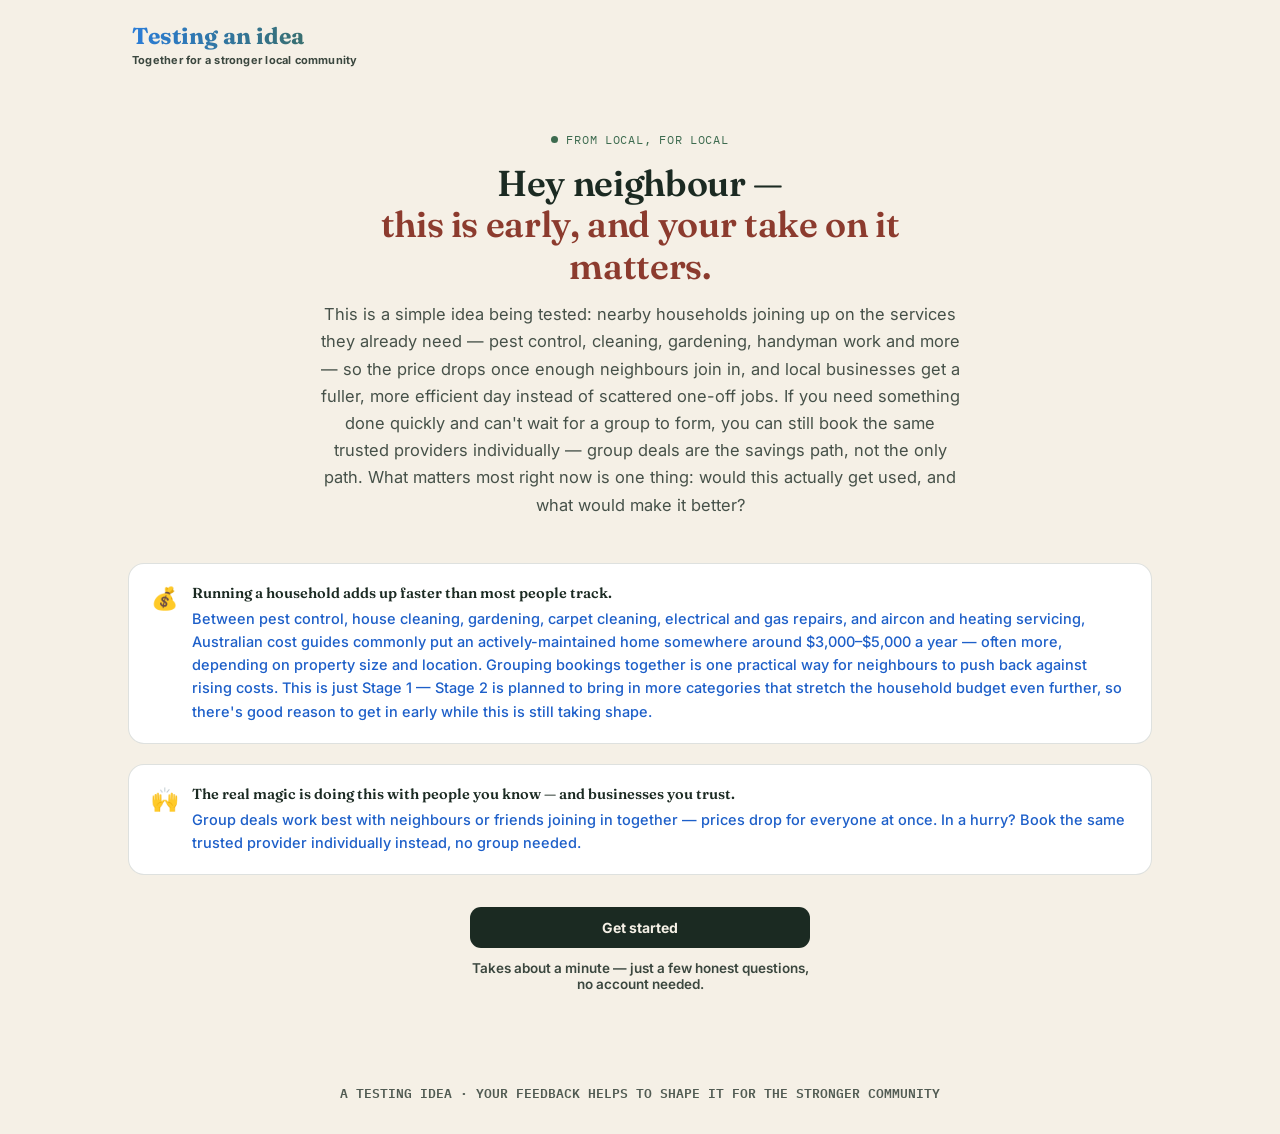
==== Pilot/index.html @ c9448e47 "Create index.html" ====
<!DOCTYPE html>
<html lang="en">
<head>
<meta charset="UTF-8">
<meta name="viewport" content="width=device-width, initial-scale=1.0">
<title>Help shape this idea — a quick feedback form</title>
<link rel="preconnect" href="https://fonts.googleapis.com">
<link rel="preconnect" href="https://fonts.gstatic.com" crossorigin>
<link href="https://fonts.googleapis.com/css2?family=Fraunces:opsz,wght@9..144,400;9..144,500;9..144,600;9..144,700&family=Inter:wght@400;500;600;700&family=IBM+Plex+Mono:wght@400;500;600&display=swap" rel="stylesheet">
<style>
  :root{
    --ink: #1B2A22;
    --paper: #F5F0E6;
    --paper-dim: #EBE4D4;
    --gold: #C9971E;
    --gold-soft: #E9C978;
    --fern: #3D6B4F;
    --fern-soft: #DCE8DD;
    --brick: #8C3B2E;
    --brick-soft: #F0DCD5;
    --info-blue: #1D5FC9;
    --info-blue-light: #8FC4FF;
    --line: rgba(27,42,34,0.14);
    --shadow: 0 10px 30px rgba(27,42,34,0.10);
    --shadow-lg: 0 30px 80px rgba(20,30,25,0.20);
  }
  *{box-sizing:border-box;}
  html,body{margin:0;padding:0;overflow-x:hidden;}
  body{ background:var(--paper); color:var(--ink); font-family:'Inter',sans-serif; -webkit-font-smoothing:antialiased; }
  h1,h2,h3{ font-family:'Fraunces',serif; font-weight:600; letter-spacing:-0.01em; }
  .mono{ font-family:'IBM Plex Mono',monospace; }
  button{ font-family:inherit; cursor:pointer; }
  ::selection{ background:var(--gold-soft); }

  .topbar{ display:flex; align-items:center; justify-content:space-between; flex-wrap:wrap; gap:10px; padding:22px 32px; max-width:1080px; margin:0 auto; }
  .topbar-left{ display:flex; flex-direction:column; gap:2px; }
  .brand-name{
    font-family:'Fraunces',serif; font-weight:700; font-size:23px;
    background:linear-gradient(90deg, #2A7DD8, var(--fern));
    -webkit-background-clip:text; background-clip:text; color:transparent;
  }
  .brand-tagline{ font-size:11px; font-weight:700; letter-spacing:.02em; opacity:.85; margin-top:1px; }
  @media (max-width:480px){
    .topbar{ padding:16px 20px; }
    .brand-tagline{ display:none; }
  }

  /* ---------- WHY IT HELPS (meaningful value explainer) ---------- */
  .why-it-helps{
    background:var(--ink); color:var(--paper); border-radius:16px; padding:20px 24px; margin-bottom:22px;
    display:flex; gap:14px; align-items:flex-start;
  }
  .why-it-helps .glyph{ font-size:20px; flex-shrink:0; margin-top:1px; }
  .why-it-helps b{ display:block; font-size:13px; margin-bottom:4px; font-family:'Fraunces',serif; font-weight:600; font-size:15px; }
  .why-it-helps p{ font-size:14px; line-height:1.6; color:var(--info-blue-light); opacity:1; margin:0; }

  .founding-tier-box{
    display:flex; gap:14px; align-items:flex-start; background:var(--gold-soft); border:1px solid var(--gold);
    border-radius:16px; padding:20px 24px; margin-bottom:22px;
  }
  .founding-tier-box .glyph{ font-size:20px; flex-shrink:0; margin-top:1px; }
  .founding-tier-box b{ display:block; font-size:15px; margin-bottom:4px; font-family:'Fraunces',serif; font-weight:600; color:#5C4108; }
  .founding-tier-box p{ font-size:14px; line-height:1.6; opacity:.9; margin:0; color:#5C4108; }

  /* ---------- OPTION-BASED "why you'll stay" picker ---------- */
  .reason-grid{ display:flex; flex-direction:column; gap:9px; }
  .reason-option{
    display:flex; align-items:center; gap:12px; border:1.5px solid var(--line); border-radius:12px;
    padding:12px 14px; background:var(--paper); text-align:left; transition:all .15s ease; width:100%;
  }
  .reason-option:hover{ border-color:var(--ink); }
  .reason-option.selected{ border-color:var(--fern); background:var(--fern-soft); }
  .reason-option .r-icon{ font-size:16px; flex-shrink:0; }
  .reason-option .r-text{ font-size:14.5px; font-weight:600; flex:1; }
  .reason-option .r-check{
    width:18px; height:18px; border-radius:5px; border:1.5px solid var(--line); background:#fff;
    display:flex; align-items:center; justify-content:center; font-size:10px; color:transparent; flex-shrink:0;
  }
  .reason-option.selected .r-check{ background:var(--fern); border-color:var(--fern); color:#fff; }

  /* ---------- RANK-STYLE picker (priorities trade-off) ---------- */
  .reason-option.ranked{ border-color:var(--gold); background:var(--gold-soft,#FFF6DD); }
  .reason-option .r-rank{
    width:22px; height:22px; border-radius:50%; border:1.5px solid var(--line); background:#fff;
    display:flex; align-items:center; justify-content:center; font-size:12px; font-weight:700;
    color:var(--ink); flex-shrink:0;
  }
  .reason-option.ranked .r-rank{ background:var(--gold); border-color:var(--gold); color:#3a2a00; }
  .other-suburb-input.concern-other{ margin-top:8px; }

  /* ---------- WIN-WIN strip ---------- */
  .winwin-strip{
    display:flex; gap:14px; align-items:flex-start; border-radius:14px; padding:18px 20px;
    background:var(--fern-soft,#EAF3EC); border:1.5px solid var(--fern); margin:0 0 20px;
  }
  .winwin-strip .glyph{ font-size:20px; flex-shrink:0; margin-top:1px; }
  .winwin-strip b{ display:block; font-size:15px; margin-bottom:4px; font-family:'Fraunces',serif; font-weight:600; }
  .winwin-strip p{ font-size:14px; line-height:1.6; color:var(--info-blue); opacity:1; margin:0; font-weight:500; }


  .wrap{ max-width:1080px; margin:0 auto; padding:12px 28px 60px; }
  @media (max-width:600px){ .wrap{ padding:10px 18px 48px; } }
  @media (max-width:480px){
    .invite-strip{ padding:16px 18px; }
    .coming-soon-strip{ padding:16px 18px; }
    .founding-tier-box{ padding:16px 18px; }
  }
  .view{ display:none; }
  .view.active{ display:block; }

  /* ---------- LANDING / ROLE SELECT ---------- */
  .landing-hero{ text-align:center; max-width:640px; margin:26px auto 44px; }
  .eyebrow{
    display:inline-flex; align-items:center; gap:8px; font-family:'IBM Plex Mono',monospace;
    font-size:12px; letter-spacing:.06em; text-transform:uppercase; color:var(--fern); margin-bottom:16px;
  }
  .eyebrow::before{ content:""; width:7px; height:7px; border-radius:50%; background:var(--fern); }
  .landing-hero h1{ font-size:36px; line-height:1.15; margin:0 0 14px; }
  .landing-hero h1 em{ font-style:normal; color:var(--brick); }
  .landing-hero p{ font-size:16.5px; opacity:.8; line-height:1.65; margin:0; }

  .role-grid{ display:grid; grid-template-columns:repeat(2,1fr); gap:18px; }
  @media (max-width:720px){ .role-grid{grid-template-columns:1fr;} }

  .role-card{
    background:#fff; border:1.5px solid var(--line); border-radius:20px; padding:28px 24px;
    text-align:left; transition:all .18s ease; position:relative; overflow:hidden;
  }
  .role-card:hover{ transform:translateY(-3px); box-shadow:var(--shadow); border-color:var(--ink); }
  .role-card.selected{ border-color:var(--fern); box-shadow:0 0 0 2px var(--fern-soft); }
  .role-card .role-check{
    position:absolute; top:18px; right:18px; width:24px; height:24px; border-radius:7px;
    border:1.5px solid var(--line); background:var(--paper); display:flex; align-items:center; justify-content:center;
    font-size:13px; color:transparent; transition:all .15s ease;
  }
  .role-card.selected .role-check{ background:var(--fern); border-color:var(--fern); color:#fff; }
  .role-card .role-icon{
    width:44px; height:44px; border-radius:12px; display:flex; align-items:center; justify-content:center;
    font-size:20px; margin-bottom:16px;
  }
  .role-card.customer .role-icon{ background:var(--fern-soft); color:var(--fern); }
  .role-card.business .role-icon{ background:var(--gold-soft); color:#7A5A0E; }
  .role-card h3{ font-size:18px; margin:0 40px 8px 0; }
  .role-card p{ font-size:14.5px; font-weight:500; opacity:.9; line-height:1.55; margin:0 0 16px; min-height:58px; }
  .role-card .perk-line{ font-size:12px; font-weight:600; display:flex; align-items:center; gap:6px; margin-bottom:6px; }
  .role-card .perk-line::before{ content:"✓"; color:var(--fern); font-weight:700; }
  .why-it-helps-perk{ font-size:12.5px; font-weight:600; display:flex; align-items:center; gap:7px; margin-top:8px; color:var(--paper); }
  .why-it-helps-perk::before{ content:"✓"; color:var(--gold-soft); font-weight:700; }

  .role-hint{ text-align:center; font-size:14.5px; font-weight:700; color:var(--info-blue); opacity:1; margin:0 0 16px; }

  /* ---------- ABOUT / INFO (first page) ---------- */
  .invite-strip{
    display:flex; gap:14px; align-items:flex-start; background:#fff; border:1.5px solid var(--line);
    border-radius:16px; padding:20px 22px; margin:8px 0 20px;
  }
  .invite-icon{ font-size:22px; flex-shrink:0; margin-top:1px; }
  .invite-strip b{ display:block; font-size:14.5px; margin-bottom:5px; font-family:'Fraunces',serif; font-weight:600; }
  .invite-strip p{ font-size:14.5px; line-height:1.6; color:var(--info-blue); opacity:1; margin:0; font-weight:500; }

  .coming-soon-strip{
    background:var(--paper-dim); border-radius:16px; padding:20px 22px; margin-bottom:8px;
  }
  .coming-soon-label{ font-size:12px; text-transform:uppercase; letter-spacing:.06em; font-weight:800; opacity:.8; font-family:'IBM Plex Mono',monospace; margin-bottom:12px; }
  .coming-soon-chips{ display:flex; flex-wrap:wrap; gap:8px; margin-bottom:12px; }
  .cs-chip{
    background:#fff; border:1px solid var(--line); border-radius:100px; padding:7px 14px;
    font-size:12.5px; font-weight:600; opacity:.85;
  }
  .coming-soon-note{ font-size:14.5px; line-height:1.6; color:var(--info-blue); opacity:1; margin:0 0 14px; font-weight:700; }

  .about-cta-row{ text-align:center; margin:32px auto 0; max-width:340px; }
  .about-cta-hint{ font-size:13.5px; font-weight:600; opacity:.85; margin:12px 0 0; }
  .role-continue-row{ max-width:340px; margin:0 auto; }
  .role-continue-row .btn:disabled{ opacity:.35; cursor:not-allowed; }

  /* ---------- FORM SHELL (customer / business / both) ---------- */
  .form-shell{ display:grid; grid-template-columns:0.85fr 1.15fr; gap:40px; align-items:flex-start; }
  @media (max-width:900px){ .form-shell{grid-template-columns:1fr; gap:28px;} .side-panel{ position:static; } }

  .side-panel{ position:sticky; top:20px; }
  .back-link{ display:inline-flex; align-items:center; gap:6px; font-size:13px; font-weight:700; opacity:.8; margin-bottom:20px; background:none; border:none; padding:0; }
  .back-link:hover{ opacity:1; }
  .role-badge{
    display:inline-flex; align-items:center; gap:8px; font-family:'IBM Plex Mono',monospace; font-size:11.5px;
    letter-spacing:.04em; text-transform:uppercase; padding:7px 14px; border-radius:100px; margin-bottom:18px;
  }
  .role-badge.customer{ background:var(--fern-soft); color:var(--fern); }
  .role-badge.business{ background:var(--gold-soft); color:#7A5A0E; }
  .role-badge.both{ background:var(--brick-soft); color:var(--brick); }
  .side-panel h2{ font-size:26px; margin:0 0 12px; }
  .side-panel p.lede{ font-size:14px; font-weight:500; opacity:.9; line-height:1.6; margin:0 0 26px; }

  .mini-benefit{ display:flex; gap:12px; align-items:flex-start; margin-bottom:16px; }
  .mini-benefit .dot{ width:26px; height:26px; border-radius:8px; background:var(--paper-dim); display:flex; align-items:center; justify-content:center; font-size:12px; flex-shrink:0; margin-top:1px; }
  .mini-benefit b{ font-size:15px; display:block; margin-bottom:2px; }
  .mini-benefit span{ font-size:14px; font-weight:500; opacity:.9; line-height:1.55; }

  .form-card{ background:#fff; border:1px solid var(--line); border-radius:22px; box-shadow:var(--shadow-lg); overflow:hidden; }
  .progress-track{ height:4px; background:var(--paper-dim); }
  .progress-fill{ height:100%; background:linear-gradient(90deg, var(--fern), var(--gold)); transition:width .35s ease; }
  .step-header{ padding:26px 30px 0; display:flex; justify-content:space-between; align-items:center; }
  .step-count{ font-family:'IBM Plex Mono',monospace; font-size:12px; font-weight:700; opacity:.75; letter-spacing:.03em; }
  .step-dots{ display:flex; gap:6px; }
  .step-dots span{ width:6px; height:6px; border-radius:50%; background:var(--paper-dim); }
  .step-dots span.done{ background:var(--fern); }
  .step-dots span.current{ background:var(--gold); }
  .step-body{ padding:18px 30px 30px; }
  .step-body h3{ font-size:20px; font-weight:700; margin:0 0 6px; }
  .step-body p.hint{ font-size:14.5px; font-weight:500; opacity:.9; margin:0 0 22px; line-height:1.55; }

  .field{ margin-bottom:15px; }
  .field label{ display:block; font-size:14.5px; font-weight:700; color:var(--ink); margin-bottom:7px; }
  .field .field-sub{ display:block; font-size:12.5px; font-weight:600; opacity:.85; margin:-4px 0 10px; }
  .field-sub-inline{ font-weight:600; opacity:.85; font-size:12.5px; }
  .field input, .field select, .field textarea{
    width:100%; padding:11px 13px; border:1px solid var(--line); border-radius:10px; font-size:15px;
    font-family:inherit; background:var(--paper); resize:none;
  }
  .field input:focus, .field select:focus, .field textarea:focus{ outline:none; border-color:var(--gold); box-shadow:0 0 0 3px var(--gold-soft); }
  .row2{ display:grid; grid-template-columns:1fr 1fr; gap:14px; }
  @media (max-width:480px){ .row2{grid-template-columns:1fr;} }

  .subsection-label{ font-size:12px; text-transform:uppercase; letter-spacing:.05em; opacity:.8; font-weight:800; margin:22px 0 12px; font-family:'IBM Plex Mono',monospace; }
  .subsection-label:first-child{ margin-top:0; }

  .chip-select{ border:1.5px solid var(--line); background:var(--paper); padding:8px 15px; border-radius:100px; font-size:14px; font-weight:600; transition:all .15s ease; }
  .chip-select.selected{ background:var(--ink); border-color:var(--ink); color:var(--paper); }
  .chip-select:hover:not(.selected){ border-color:var(--ink); }
  .chip-row{ display:flex; flex-wrap:wrap; gap:9px; }
  .other-suburb-input{
    width:100%; margin-top:10px; padding:11px 13px; border:1px solid var(--line); border-radius:10px;
    font-size:13.5px; font-family:inherit; background:var(--paper);
  }
  .other-suburb-input:focus{ outline:none; border-color:var(--gold); box-shadow:0 0 0 3px var(--gold-soft); }

  .service-cards{ display:flex; flex-wrap:wrap; gap:9px; }
  .service-card{ flex:1 1 calc(50% - 9px); min-width:135px; border:1.5px solid var(--line); border-radius:13px; padding:13px; text-align:left; background:var(--paper); transition:all .15s ease; position:relative; }
  .service-card .icon{ font-size:17px; margin-bottom:6px; display:block; }
  .service-card b{ font-size:14px; display:block; }
  .service-card .sub{ font-size:12px; display:block; margin-top:3px; opacity:.8; line-height:1.4; font-weight:600; }
  .service-card.selected{ border-color:var(--fern); background:var(--fern-soft); }
  .service-card .check{ position:absolute; top:10px; right:10px; width:16px; height:16px; border-radius:50%; border:1.5px solid var(--line); background:#fff; display:flex; align-items:center; justify-content:center; font-size:9px; color:transparent; }
  .service-card.selected .check{ background:var(--fern); border-color:var(--fern); color:#fff; }

  .star-row{ display:flex; gap:7px; margin-bottom:6px; }
  .star{ width:40px; height:40px; border-radius:11px; border:1.5px solid var(--line); background:var(--paper); font-size:17px; display:flex; align-items:center; justify-content:center; transition:all .15s ease; }
  .star.active{ background:var(--gold-soft); border-color:var(--gold); }
  .star-caption{ font-size:14px; font-weight:600; opacity:.9; margin-bottom:20px; min-height:15px; }

  .step-actions{ display:flex; gap:12px; margin-top:6px; }
  .btn{ border:none; padding:12px 22px; border-radius:11px; font-weight:700; font-size:14px; background:var(--ink); color:var(--paper); transition:opacity .15s ease, transform .1s ease; }
  .btn:hover{ opacity:.88; }
  .btn:active{ transform:scale(.98); }
  .btn.secondary{ background:transparent; border:1.5px solid var(--line); color:var(--ink); }
  .btn.grow{ flex:1; }
  .btn.full{ width:100%; }
  .error-msg{ font-size:13px; font-weight:700; color:var(--brick); margin-top:-6px; margin-bottom:12px; display:none; padding:10px 14px; background:var(--brick-soft); border-radius:8px; }
  .error-msg.show{ display:block; }

  /* ---------- BENEFITS / RETENTION PANEL (on confirmation) ---------- */
  .confirm-top{ padding:40px 34px 10px; text-align:center; }
  .confirm-ring{ margin:0 auto 18px; }
  .confirm-top h2{ font-size:25px; margin:0 0 8px; }
  .confirm-top p{ font-size:15px; font-weight:500; opacity:.92; max-width:40ch; margin:0 auto 16px; line-height:1.6; }
  .interest-badge{ display:inline-flex; align-items:center; gap:8px; background:var(--paper-dim); border-radius:100px; padding:8px 16px; font-family:'IBM Plex Mono',monospace; font-size:12.5px; margin-bottom:6px; }

  .benefits-section{ padding:14px 34px 34px; }
  .benefits-title{ font-size:12px; text-transform:uppercase; letter-spacing:.06em; opacity:.8; font-weight:800; text-align:center; margin:18px 0 16px; font-family:'IBM Plex Mono',monospace; }
  .benefit-grid{ display:grid; grid-template-columns:1fr 1fr; gap:12px; }
  @media (max-width:560px){ .benefit-grid{grid-template-columns:1fr;} }
  .benefit-card{ background:var(--paper); border:1px solid var(--line); border-radius:14px; padding:16px; }
  .benefit-card .tier-icon{ width:30px;height:30px;border-radius:9px; display:flex;align-items:center;justify-content:center; font-size:14px; margin-bottom:10px; }
  .benefit-card b{ font-size:15px; display:block; margin-bottom:4px; }
  .benefit-card span{ font-size:13.5px; font-weight:500; opacity:.9; line-height:1.5; }

  .restart-row{ text-align:center; padding:0 34px 34px; }

  footer{ text-align:center; padding:30px; font-size:13px; font-weight:600; opacity:.75; font-family:'IBM Plex Mono',monospace; }

  @media (prefers-reduced-motion: reduce){ *{ animation:none !important; transition:none !important; } }
</style>
</head>
<body>

<div class="topbar">
  <div class="topbar-left">
    <span class="brand-name">Testing an idea</span>
    <span class="brand-tagline">Together for a stronger local community</span>
  </div>
</div>

<div class="wrap">

  <!-- ============ VIEW: ABOUT / INFO (first page) ============ -->
  <div class="view active" id="view-about">
    <div class="landing-hero">
      <div class="eyebrow">From local, for local</div>
      <h1>Hey neighbour —<br><em>this is early, and your take on it matters.</em></h1>
      <p>This is a simple idea being tested: nearby households joining up on the services they already need — pest control, cleaning, gardening, handyman work and more — so the price drops once enough neighbours join in, and local businesses get a fuller, more efficient day instead of scattered one-off jobs. If you need something done quickly and can't wait for a group to form, you can still book the same trusted providers individually — group deals are the savings path, not the only path. What matters most right now is one thing: would this actually get used, and what would make it better?</p>
    </div>

    <div class="invite-strip">
      <div class="invite-icon">💰</div>
      <div>
        <b>Running a household adds up faster than most people track.</b>
        <p>Between pest control, house cleaning, gardening, carpet cleaning, electrical and gas repairs, and aircon and heating servicing, Australian cost guides commonly put an actively-maintained home somewhere around $3,000–$5,000 a year — often more, depending on property size and location. Grouping bookings together is one practical way for neighbours to push back against rising costs. This is just Stage 1 — Stage 2 is planned to bring in more categories that stretch the household budget even further, so there's good reason to get in early while this is still taking shape.</p>
      </div>
    </div>

    <div class="invite-strip">
      <div class="invite-icon">🙌</div>
      <div>
        <b>The real magic is doing this with people you know — and businesses you trust.</b>
        <p>Group deals work best with neighbours or friends joining in together — prices drop for everyone at once. In a hurry? Book the same trusted provider individually instead, no group needed.</p>
      </div>
    </div>

    <div class="about-cta-row">
      <button type="button" class="btn full" id="about-continue-btn">Get started</button>
      <p class="about-cta-hint">Takes about a minute — just a few honest questions, no account needed.</p>
    </div>
  </div>

  <!-- ============ VIEW: LANDING / ROLE SELECT ============ -->
  <div class="view" id="view-landing">
    <div class="landing-hero">
      <div class="eyebrow">Before we launch, tell us how you'd use it</div>
      <h1>How would you like<br>to <em>get involved?</em></h1>
      <p>Whether you're chasing a better price or bringing customers to your business, the loop works better with you in it. Pick what fits — you can always add the other side later.</p>
    </div>

    <div class="winwin-strip">
      <div class="glyph">🤝</div>
      <div>
        <b>Two ways in — both a win for local businesses.</b>
        <p>Join a group deal if you're saving-savvy and happy to wait a little for neighbours to join in — businesses fill more jobs on one trip instead of criss-crossing the suburb. Need it done now? Book the same trusted provider individually — it's quick for you, and still a new local customer for them, filling the gaps between group runs.</p>
      </div>
    </div>

    <div class="founding-tier-box">
      <div class="glyph">🏆</div>
      <div>
        <b>First 500 feedback responses become founding members</b>
        <p>The first 500 people to share feedback here — customers and businesses alike — become founding members with priority placement as services go live and more businesses come on board. From there, ongoing tiers are earned: completing bookings and collecting 5-star reviews moves both customers and businesses up through service tiers, unlocking better visibility over time.</p>
      </div>
    </div>

    <p class="role-hint" id="role-hint">Tick one, or both if you're a business owner who'd also use this as a customer.</p>
    <div class="role-grid">
      <button class="role-card customer" data-toggle-role="customer">
        <span class="role-check">✓</span>
        <div class="role-icon">🧺</div>
        <h3>I'm a Customer</h3>
      </button>

      <button class="role-card business" data-toggle-role="business">
        <span class="role-check">✓</span>
        <div class="role-icon">🏪</div>
        <h3>I'm a Business Owner</h3>
      </button>
    </div>

    <div class="role-continue-row">
      <button type="button" class="btn full" id="role-continue-btn" disabled>Continue</button>
    </div>
  </div>

  <!-- ============ VIEW: FORM (shared shell, content injected per role) ============ -->
  <div class="view" id="view-form">
    <div class="form-shell">
      <div class="side-panel">
        <button class="back-link" id="back-to-landing">&larr; Choose a different path</button>
        <div id="role-badge-slot"></div>
        <h2 id="side-heading"></h2>
        <div id="mini-benefits"></div>
        <div class="why-it-helps">
          <div class="glyph">💡</div>
          <div><b>Why this helps you</b><p id="why-it-helps-text"></p></div>
        </div>
        <div class="why-it-helps" id="cross-sell-box" style="display:none;">
          <div class="glyph">🔁</div>
          <div><b id="cross-sell-title"></b><p id="cross-sell-text"></p></div>
        </div>
      </div>

      <div class="form-card">
        <div class="progress-track"><div class="progress-fill" id="progress-fill" style="width:50%"></div></div>
        <form id="role-form">
          <div class="step" data-step="1">
            <div class="step-header">
              <span class="step-count mono">STEP 1 OF 2</span>
              <div class="step-dots"><span class="current"></span><span></span></div>
            </div>
            <div class="step-body" id="step1-body"></div>
          </div>
          <div class="step" data-step="2" style="display:none;">
            <div class="step-header">
              <span class="step-count mono">STEP 2 OF 2</span>
              <div class="step-dots"><span class="done"></span><span class="current"></span></div>
            </div>
            <div class="step-body">
              <div class="field">
                <label id="feedback-label">What would make you stick with this long-term?</label>
                <span class="field-sub">Pick any that apply</span>
                <div class="reason-grid" id="reason-list"></div>
              </div>
              <div class="field" id="saving-field">
                <label>Rank what matters most to you</label>
                <span class="field-sub">Tap in order — most important first. Tap again to undo.</span>
                <div class="reason-grid" id="rank-list"></div>
              </div>
              <div class="field" id="concern-field">
                <label>What should we make sure we get right?</label>
                <span class="field-sub">Pick any that apply</span>
                <div class="reason-grid" id="concern-list"></div>
                <input type="text" id="concern-other-input" class="other-suburb-input concern-other" style="display:none;" placeholder="Tell us in your own words">
              </div>
              <h3 id="step2-heading">What would keep you around?</h3>
              <p class="hint" id="step2-hint">Be honest — this shapes what we build next.</p>
              <div class="star-row" id="star-row"></div>
              <div class="star-caption" id="star-caption">Tap a star to rate</div>
              <div class="error-msg" id="err-2">Give it a star rating before you submit.</div>
              <div class="step-actions">
                <button type="button" class="btn secondary" id="back-to-step1">Back</button>
                <button type="submit" class="btn grow" id="submit-btn">Submit &amp; join the loop</button>
              </div>
            </div>
          </div>
        </form>
      </div>
    </div>
  </div>

  <!-- ============ VIEW: CONFIRMATION ============ -->
  <div class="view" id="view-confirm">
    <div class="form-card" style="max-width:640px;margin:20px auto 0;">
      <div class="confirm-top">
        <div class="confirm-ring" id="confirm-ring"></div>
        <h2 id="confirm-heading">You're officially in the loop.</h2>
        <p id="confirm-sub">We'll be in touch as this takes shape.</p>
        <div class="interest-badge">Registration <strong id="reg-number">#242</strong></div>
      </div>
      <div class="benefits-section">
        <div class="benefits-title" id="benefits-title">Why members stick around</div>
        <div class="benefit-grid" id="benefit-grid"></div>
      </div>
      <div class="restart-row">
        <button type="button" class="btn secondary full" id="restart-btn">Submit another response</button>
      </div>
    </div>
  </div>

</div>

<footer>A TESTING IDEA · YOUR FEEDBACK HELPS TO SHAPE IT FOR THE STRONGER COMMUNITY</footer>

<script>
/* ============ SHARED DATA ============ */
/* ============ GOOGLE SHEETS SUBMISSION ============ */
/* Paste your deployed Google Apps Script Web App URL below (see setup instructions). */
const GOOGLE_SCRIPT_URL = "https://script.google.com/macros/s/AKfycbwc58ufBObqWAjY0eS49U5ApPL8UpufS1kyTvsLRyKiTbKluylkpHXgWQ1hSUvg7MV7XA/exec";

function submitToGoogleSheet(payload){
  try{
    if(!GOOGLE_SCRIPT_URL || GOOGLE_SCRIPT_URL.indexOf("PASTE_YOUR") === 0){
      console.warn("Feedback form: GOOGLE_SCRIPT_URL not set — submission was not sent anywhere.");
      return;
    }
    if(typeof fetch !== "function"){
      console.warn("Feedback form: fetch is not available in this browser — submission was not sent.");
      return;
    }
    fetch(GOOGLE_SCRIPT_URL, {
      method: "POST",
      mode: "no-cors",
      headers: { "Content-Type": "application/x-www-form-urlencoded" },
      body: new URLSearchParams(payload)
    }).catch(err => console.warn("Feedback form: submission failed to send", err));
  } catch(err){
    console.warn("Feedback form: submission threw synchronously — ignored so the page still works", err);
  }
}

const SUBURBS = ["North-Eastern Metro (The Valley & Hills)", "Inner Metropolitan (City Core & Historic Suburbs)", "North-Western Metro (Northern Coastal Strip)", "South-Eastern Metro (Outer South-East Corridor)", "South-Western Metro (Southern Coastal Strip)"];
const SERVICES = [
  { key:"pest", icon:"🐜", label:"Pest Control", sub:"new-home treatments, annual protection, house-vacating" },
  { key:"cooling", icon:"❄️", label:"Cooling & Heating", sub:"vent cleaning, annual servicing, installs & repairs" },
  { key:"clean", icon:"🧼", label:"Home & Commercial Cleaning", sub:"festive-season cleans, move-in/out, house-warming prep" },
  { key:"carpet", icon:"🧺", label:"Carpet Cleaning", sub:"single room, living & theatre areas, whole house" },
  { key:"solarclean", icon:"☀️", label:"Solar Panel Cleaning", sub:"get panels ready before summer" },
  { key:"party", icon:"🎉", label:"Party & Event Decor", sub:"birthdays, house-warmings, baby showers, celebrations" },
  { key:"solarinstall", icon:"🔋", label:"Solar & Battery Installation", sub:"new systems, battery add-ons, EV-ready upgrades" },
  { key:"electrical", icon:"⚡", label:"Electrical", sub:"EV charger setup, new wiring, fault callouts" },
  { key:"water", icon:"💧", label:"Water Purification", sub:"whole-house filtration, under-sink units" },
  { key:"gasplumb", icon:"🔧", label:"Gas & Plumbing", sub:"new installs, leak repairs, fault fixes" },
  { key:"garden", icon:"🌿", label:"Gardening & Lawns", sub:"mowing, tidy-ups, seasonal pruning" },
  { key:"pool", icon:"🏊", label:"Pool Care", sub:"routine cleaning, equipment faults, summer prep" },
  { key:"handyman", icon:"🛠️", label:"Handyman", sub:"general fixes, small repairs, odd jobs" }
];
const CATEGORIES = SERVICES.map(s=>s.label).concat(["Other"]);

let interestCount = 241;
const PRIORITY_ITEMS = [
  "A meaningful price saving",
  "Trusted, vetted providers",
  "Fast & easy booking",
  "Flexible scheduling & cancellations"
];
const NOTIFY_OPTIONS = ["Email","SMS / text message","WhatsApp","Facebook group post"];
let state = { role:null, name:"", email:"", suburb:null, services:new Set(),
  bizName:"", bizCategory:"", bizVolume:"", rating:0, reasons:new Set(),
  concerns:new Set(), concernOther:"", priorityRank:[], notifyPrefs:new Set(), notifyPhone:"" };

/* ============ RING HELPER ============ */
function ringSvg(pct, size, stroke, fg){
  const r = (size/2) - stroke;
  const c = 2 * Math.PI * r;
  const offset = c - (Math.min(pct,1) * c);
  return `<svg width="${size}" height="${size}" viewBox="0 0 ${size} ${size}" style="transform:rotate(-90deg);">
    <circle cx="${size/2}" cy="${size/2}" r="${r}" fill="none" stroke="var(--paper-dim)" stroke-width="${stroke}"/>
    <circle cx="${size/2}" cy="${size/2}" r="${r}" fill="none" stroke="${fg||'var(--gold)'}" stroke-width="${stroke}"
      stroke-linecap="round" stroke-dasharray="${c}" stroke-dashoffset="${offset}" style="transition:stroke-dashoffset .5s ease;"/>
  </svg>`;
}
function escapeHtml(s){
  return (s||'').replace(/[&<>"']/g, m => ({'&':'&amp;','<':'&lt;','>':'&gt;','"':'&quot;',"'":'&#39;'}[m]));
}
function showView(id){
  document.querySelectorAll('.view').forEach(v=>v.classList.remove('active'));
  document.getElementById(id).classList.add('active');
  window.scrollTo({top:0, behavior:'auto'});
}

document.getElementById('about-continue-btn').addEventListener('click', ()=>{
  showView('view-landing');
});

/* ============ ROLE CONTENT CONFIG ============ */
const ROLE_CONTENT = {
  customer:{
    badgeClass:"customer", badgeLabel:"Joining as a customer",
    heading:"What would you use it for?", lede:"A couple of quick details so we can match you to deals near you and remember what you care about.",
    whyHelpsCard:"Join a group deal and the services you already pay for — pest control, cleaning, detailing — cost less the moment your neighbours join too. In a hurry? Book the same trusted provider individually instead — no waiting on a group.",
    cardPerks:["Being part of a group with a strong track record for reliability","Book individually anytime if you need it fast"],
    miniBenefits:[
      {icon:"⭐", title:"Reputation-based visibility", text:"Providers with consistently strong reviews are planned to get more visibility, so trust — not just price — decides who you see."},
      {icon:"⚡", title:"Or skip the wait", text:"Time-critical job? Book the same vetted provider individually — full price, no group needed, done fast."},
      {icon:"🛡️", title:"Reliability you can see", text:"A provider's record on no-shows or cancellations is planned to be visible before you commit to a group."},
      {icon:"✅", title:"Trusted local businesses", text:"The goal is for every business here to be checked — not random online sellers."}
    ],
    step2Heading:"What would keep you coming back?",
    step2Hint:"On a scale of 1 to 5, how likely are you to become a regular?",
    feedbackLabel:"What would make this your go-to, every time?",
    feedbackPlaceholder:"e.g. seeing my savings add up, or referral rewards",
    reasonOptions:[
      "Seeing my savings add up over time",
      "A visible track record of 5-star reviews and no cancellations",
      "Being recognised for referring neighbours — even without a cash reward",
      "Easy re-booking with businesses I've already trusted",
      "Clear, upfront pricing with no surprises"
    ],
    concernOptions:["Service quality","Provider trust","Timing / coordination","Price transparency","Privacy","Other"],
    confirmHeadingTemplate:name=>`You're in the loop, ${name}.`,
    confirmSub:"Thanks for sharing this — it genuinely helps shape what this becomes for the community. We'll be in touch as things take shape near you.",
    benefitsTitle:"Why customers stick around",
    benefits:[
      {icon:"⭐", cls:"customer", title:"Reviews You Can See", text:"See a provider's customer ratings and review history to help you choose with confidence. A less than perfect rating does not automatically hide a good local business."},
      {icon:"📅", cls:"customer", title:"Reliable Scheduling", text:"Clear appointment times matter. When an unavoidable change comes up, the customer and business can agree on a new time, with rescheduling kept to a minimum."},
      {icon:"💳", cls:"customer", title:"On-Time Payments", text:"Clear payment terms help everyone know when payment is due and give businesses confidence that completed work will be paid for on time."},
      {icon:"🤝", cls:"customer", title:"Referral Recognition", text:"Invite a neighbour or another local business. We're exploring ways to recognise helpful referrals, guided by feedback from this pilot."},
      {icon:"🗣️", cls:"customer", title:"Your Feedback Shapes What's Next", text:"Loyalty perks are still taking shape, and feedback from this pilot is exactly what will guide those decisions."}
    ]
  },
  business:{
    badgeClass:"business", badgeLabel:"Joining as a business",
    heading:"Tell us about your business.", lede:"This helps us line up your first deal and the right customer volume from day one.",
    whyHelpsCard:"Group deals fill your calendar with a solid cluster of bookings before you do any work — you'd only run the deal once demand is real. On top of that, the same local customer base can book you individually for time-critical jobs, so you're not only reaching people willing to wait for a group.",
    cardPerks:["Being ranked on reliability and reviews, not just volume","Pick up individual bookings between group runs too"],
    miniBenefits:[
      {icon:"📈", title:"Demand-first design", text:"It's designed to fill your group before you lift a finger."},
      {icon:"⚡", title:"Individual jobs too", text:"Customers needing something urgently can book you directly — extra reach beyond the group-deal crowd."},
      {icon:"🔁", title:"Know your repeat customers", text:"See who keeps coming back and reward them directly."},
      {icon:"📣", title:"Backup marketing push", text:"If a deal is short of its group size, the plan is to push extra marketing before it closes."}
    ],
    step2Heading:"What would keep you running deals here?",
    step2Hint:"On a scale of 1 to 5, how likely are you to keep listing deals here?",
    feedbackLabel:"What would make this your go-to for new customers?",
    feedbackPlaceholder:"e.g. lower fees at volume, or repeat customer data",
    reasonOptions:[
      "Being ranked higher for a strong reliability and review record",
      "Seeing which customers keep coming back",
      "A free marketing push when a deal is short",
      "A simple dashboard to manage bookings",
      "Reaching customers outside my usual reach"
    ],
    concernOptions:["Cancellations","Scheduling","Payment","Customer quality","Price pressure","Other"],
    confirmHeadingTemplate:name=>`Welcome, ${name}.`,
    confirmSub:"Thanks for the details — this helps shape how it supports businesses like yours. We'll be in touch as things take shape.",
    benefitsTitle:"Why businesses stay",
    benefits:[
      {icon:"⭐", cls:"business", title:"Your Track Record Matters", text:"Your customer ratings and review history can help people discover your business. A single lower rating should not define the quality of your work."},
      {icon:"📅", cls:"business", title:"Fair Scheduling for Both Sides", text:"Keep bookings on schedule wherever possible. If circumstances change, agree on a suitable new time with the customer and keep disruptions to a minimum."},
      {icon:"💳", cls:"business", title:"Prompt, Clear Payments", text:"Agreed payment terms and timely payment help you plan your work and serve customers with confidence."},
      {icon:"🤝", cls:"business", title:"Cross-Business Referrals", text:"Team up with other local businesses on joint promotions — like a clean-and-pest bundle — to reach each other's customer base."},
      {icon:"🗣️", cls:"business", title:"Your Feedback Shapes the Model", text:"Fees, priority and rewards are still being worked out, and feedback from this pilot is exactly what will guide those decisions."}
    ]
  },
  both:{
    badgeClass:"both", badgeLabel:"Joining as both",
    heading:"Set up your business — and your own customer profile.", lede:"Quick details on your business, plus what you'd personally use it for as a customer.",
    whyHelpsCard:"Run your business through this and use it as a customer for everyone else's services — savings and demand flow both ways on one account.",
    cardPerks:["Reliability and reviews carry across both sides of your account","Referrals recognised on both sides, not promised as cash"],
    miniBenefits:[
      {icon:"🔁", title:"Benefits stack", text:"Every customer and business perk applies to you at once."},
      {icon:"⭐", title:"Reputation carries both ways", text:"A strong review and reliability record on one side is planned to count on the other too."}
    ],
    step2Heading:"What would keep you fully in the loop?",
    step2Hint:"On a scale of 1 to 5, how likely are you to stick around on both sides?",
    feedbackLabel:"What would make this essential on both sides for you?",
    feedbackPlaceholder:"e.g. one dashboard for both, or combined loyalty rewards",
    reasonOptions:[
      "Being ranked on reliability and reviews, not just fees",
      "Referral recognition on both sides of my account",
      "One dashboard for both my business and my orders",
      "Seeing repeat customers on both sides"
    ],
    concernOptions:["Service quality","Provider trust","Timing / coordination","Price transparency","Privacy","Cancellations","Scheduling","Payment","Other"],
    confirmHeadingTemplate:name=>`You're a Loop Insider now, ${name}.`,
    confirmSub:"Thanks for setting up both sides — this kind of feedback helps shape it for the whole community. We'll be in touch as things take shape.",
    benefitsTitle:"Why Loop Insiders stay",
    benefits:[
      {icon:"⭐", cls:"both", title:"A Reputation Built Over Time", text:"Your reviews and reliability can build trust on both sides of your account. The overall record matters more than a perfect score."},
      {icon:"📅", cls:"both", title:"Scheduling That Respects Everyone", text:"Both sides should honour agreed times. Unavoidable changes can be resolved together, with as little rescheduling as possible."},
      {icon:"💳", cls:"both", title:"Payment You Can Rely On", text:"Clear terms and on-time payment help keep each booking fair for the customer and the business."},
      {icon:"🧾", cls:"both", title:"One Combined Dashboard", text:"Track your listed deals and your joined deals in a single account."},
      {icon:"🤝", cls:"both", title:"Referral Recognition", text:"Invite a neighbour or another local business. We're exploring ways to recognise helpful referrals, guided by feedback from this pilot."},
      {icon:"🗣️", cls:"both", title:"Your Feedback Shapes the Model", text:"Perks and fees are still taking shape, and feedback from this pilot is exactly what will guide those decisions."}
    ]
  }
};

/* ============ ROLE SELECT (multi-toggle) ============ */
let selectedRoles = new Set();

function updateRoleContinueState(){
  const btn = document.getElementById('role-continue-btn');
  const hint = document.getElementById('role-hint');
  if(selectedRoles.size === 0){
    btn.disabled = true;
    hint.textContent = "Tick one, or both if you're a business owner who'd also use this as a customer.";
  } else if(selectedRoles.size === 2){
    btn.disabled = false;
    hint.textContent = "Great — we'll set you up as a customer and a business owner in one go.";
  } else {
    btn.disabled = false;
    const other = selectedRoles.has('customer') ? 'business owner' : 'customer';
    hint.textContent = `Ready to continue — or tick the ${other} card too if that also applies to you.`;
  }
}

document.querySelectorAll('[data-toggle-role]').forEach(card=>{
  card.addEventListener('click', ()=>{
    const key = card.dataset.toggleRole;
    if(selectedRoles.has(key)){ selectedRoles.delete(key); card.classList.remove('selected'); }
    else{ selectedRoles.add(key); card.classList.add('selected'); }
    updateRoleContinueState();
  });
});

document.getElementById('role-continue-btn').addEventListener('click', ()=>{
  if(selectedRoles.size === 0) return;
  state.role = selectedRoles.size === 2 ? 'both' : [...selectedRoles][0];
  buildForm(state.role);
  showView('view-form');
  goToStep(1);
});

document.getElementById('back-to-landing').addEventListener('click', ()=>{
  selectedRoles = new Set();
  document.querySelectorAll('[data-toggle-role]').forEach(c=>c.classList.remove('selected'));
  updateRoleContinueState();
  showView('view-landing');
});

updateRoleContinueState();

/* ============ RANK-STYLE PRIORITY PICKER ============ */
function renderRankList(){
  const list = document.getElementById('rank-list');
  list.innerHTML = PRIORITY_ITEMS.map((label,i)=>`
    <button type="button" class="reason-option" data-rank-idx="${i}">
      <span class="r-text">${label}</span>
      <span class="r-rank"></span>
    </button>`
  ).join('');
  document.querySelectorAll('#rank-list [data-rank-idx]').forEach(opt=>{
    opt.addEventListener('click', ()=>{
      const idx = Number(opt.dataset.rankIdx);
      const pos = state.priorityRank.indexOf(idx);
      if(pos === -1){
        state.priorityRank.push(idx);
      } else {
        state.priorityRank.splice(pos,1);
      }
      refreshRankBadges();
    });
  });
}
function refreshRankBadges(){
  document.querySelectorAll('#rank-list [data-rank-idx]').forEach(opt=>{
    const idx = Number(opt.dataset.rankIdx);
    const pos = state.priorityRank.indexOf(idx);
    const badge = opt.querySelector('.r-rank');
    if(pos === -1){
      opt.classList.remove('ranked');
      badge.textContent = '';
    } else {
      opt.classList.add('ranked');
      badge.textContent = String(pos+1);
    }
  });
}

/* ============ RANK-STYLE picker, generic label-based (used for concerns) ============ */
function setupLabelRankGroup(containerId, rankArray, onUpdate){
  document.querySelectorAll(`#${containerId} [data-rank-label]`).forEach(opt=>{
    opt.addEventListener('click', ()=>{
      const label = opt.dataset.rankLabel;
      const pos = rankArray.indexOf(label);
      if(pos === -1){ rankArray.push(label); } else { rankArray.splice(pos,1); }
      refreshLabelRankBadges(containerId, rankArray);
      if(onUpdate) onUpdate();
    });
  });
}
function refreshLabelRankBadges(containerId, rankArray){
  document.querySelectorAll(`#${containerId} [data-rank-label]`).forEach(opt=>{
    const label = opt.dataset.rankLabel;
    const pos = rankArray.indexOf(label);
    const badge = opt.querySelector('.r-rank');
    if(pos === -1){
      opt.classList.remove('ranked');
      badge.textContent = '';
    } else {
      opt.classList.add('ranked');
      badge.textContent = String(pos+1);
    }
  });
}

/* ============ BUILD FORM PER ROLE ============ */
function buildForm(role){
  const cfg = ROLE_CONTENT[role];

  document.getElementById('role-badge-slot').innerHTML =
    `<div class="role-badge ${cfg.badgeClass}">${cfg.badgeLabel}</div>`;
  document.getElementById('side-heading').textContent = cfg.heading;
  document.getElementById('why-it-helps-text').textContent = cfg.whyHelpsCard;

  const crossSellBox = document.getElementById('cross-sell-box');
  if(role === 'business'){
    document.getElementById('cross-sell-title').textContent = "Run a business? You can join as a customer too.";
    document.getElementById('cross-sell-text').textContent = "Plenty of business owners here also live locally. If you'd also want cheaper pest control, cleaning or garden care for your own home, go back and tick the customer card too — you'll get one combined account instead of signing up twice.";
    crossSellBox.style.display = 'flex';
  } else if(role === 'customer'){
    document.getElementById('cross-sell-title').textContent = "Also run a local business?";
    document.getElementById('cross-sell-text').textContent = "You can list your own services here too. Go back and tick the business card as well to set up one combined account with a business dashboard and your own customer deals.";
    crossSellBox.style.display = 'flex';
  } else {
    crossSellBox.style.display = 'none';
  }

  document.getElementById('mini-benefits').innerHTML = cfg.miniBenefits.map(b=>`
    <div class="mini-benefit">
      <div class="dot">${b.icon}</div>
      <div><b>${b.title}</b><span>${b.text}</span></div>
    </div>`).join('');

  document.getElementById('step2-heading').textContent = cfg.step2Heading;
  document.getElementById('step2-hint').textContent = cfg.step2Hint;
  document.getElementById('feedback-label').textContent = cfg.feedbackLabel;
  state.reasons = new Set();
  document.getElementById('reason-list').innerHTML = cfg.reasonOptions.map((r,i)=>`
    <button type="button" class="reason-option" data-reason-idx="${i}">
      <span class="r-text">${r}</span>
      <span class="r-check">✓</span>
    </button>`
  ).join('');
  document.querySelectorAll('#reason-list [data-reason-idx]').forEach(opt=>{
    opt.addEventListener('click', ()=>{
      const idx = opt.dataset.reasonIdx;
      if(state.reasons.has(idx)){ state.reasons.delete(idx); opt.classList.remove('selected'); }
      else{ state.reasons.add(idx); opt.classList.add('selected'); }
    });
  });

  // Priority ranking — forces a trade-off between price, trust and convenience
  // instead of a flat % pick (where nearly everyone just taps the biggest number).
  const savingField = document.getElementById('saving-field');
  if(role === 'business'){
    savingField.style.display = 'none';
    state.priorityRank = [];
  } else {
    savingField.style.display = 'block';
    state.priorityRank = [];
    renderRankList();
  }

  // "What should we get right" picker — multi-select checkboxes, same visual
  // pattern as the "why you'd stick around" picker above.
  state.concerns = new Set();
  state.concernOther = "";
  document.getElementById('concern-other-input').style.display = 'none';
  document.getElementById('concern-other-input').value = '';
  document.getElementById('concern-list').innerHTML = cfg.concernOptions.map((c,i)=>`
    <button type="button" class="reason-option" data-concern-idx="${i}">
      <span class="r-text">${c}</span>
      <span class="r-check">✓</span>
    </button>`
  ).join('');
  document.querySelectorAll('#concern-list [data-concern-idx]').forEach(opt=>{
    opt.addEventListener('click', ()=>{
      const label = cfg.concernOptions[opt.dataset.concernIdx];
      if(state.concerns.has(label)){ state.concerns.delete(label); opt.classList.remove('selected'); }
      else{ state.concerns.add(label); opt.classList.add('selected'); }
      const otherInput = document.getElementById('concern-other-input');
      if(state.concerns.has('Other')){
        otherInput.style.display = 'block';
      } else {
        otherInput.style.display = 'none';
        otherInput.value = '';
        state.concernOther = '';
      }
    });
  });
  document.getElementById('concern-other-input').addEventListener('input', (e)=>{
    state.concernOther = e.target.value;
  });

  let step1Html = '';
  if(role === 'customer'){
    step1Html = customerStep1();
  } else if(role === 'business'){
    step1Html = businessStep1();
  } else {
    step1Html = `<div class="subsection-label">Your business</div>` + businessStep1(true) +
      `<div class="subsection-label">You, as a customer</div>` + customerStep1(true);
  }
  document.getElementById('step1-body').innerHTML =
    `<h3>${cfg.heading}</h3><p class="hint">${cfg.lede}</p>` + step1Html +
    `<div class="field">
       <label>How should we notify you about deals?</label>
       <span class="field-sub">Pick any — kept private, used only for pilot updates</span>
       <div class="reason-grid" id="notify-list"></div>
     </div>` +
    `<div class="error-msg" id="err-1">Fill in the required fields to continue.</div>
     <div class="step-actions"><button type="button" class="btn full grow" id="to-step2">Continue</button></div>`;

  state.notifyPrefs = new Set();
  state.notifyPhone = "";
  document.getElementById('notify-list').innerHTML = NOTIFY_OPTIONS.map((n,i)=>`
    <button type="button" class="reason-option" data-notify-idx="${i}">
      <span class="r-text">${n}</span>
      <span class="r-check">✓</span>
    </button>` + (n === 'SMS / text message'
      ? `<input type="tel" id="notify-phone-input" class="other-suburb-input" style="display:none;" placeholder="Your phone number">`
      : '')
  ).join('');
  document.querySelectorAll('#notify-list [data-notify-idx]').forEach(opt=>{
    opt.addEventListener('click', ()=>{
      const label = NOTIFY_OPTIONS[opt.dataset.notifyIdx];
      if(state.notifyPrefs.has(label)){ state.notifyPrefs.delete(label); opt.classList.remove('selected'); }
      else{ state.notifyPrefs.add(label); opt.classList.add('selected'); }
      const phoneInput = document.getElementById('notify-phone-input');
      if(state.notifyPrefs.has('SMS / text message')){
        phoneInput.style.display = 'block';
      } else {
        phoneInput.style.display = 'none';
        phoneInput.value = '';
        state.notifyPhone = '';
      }
    });
  });
  document.getElementById('notify-phone-input').addEventListener('input', (e)=>{
    state.notifyPhone = e.target.value;
  });

  wireStep1Interactions();
  initStars();
  document.getElementById('to-step2').addEventListener('click', ()=>{
    if(validateStep1()) goToStep(2);
  });
  document.getElementById('back-to-step1').addEventListener('click', ()=> goToStep(1));
}

function customerStep1(compact){
  return `
    <div class="field"><label>Full name</label><input type="text" id="f-name" placeholder="e.g. John Smith"></div>
    <div class="field"><label>Email</label><input type="email" id="f-email" placeholder="you@email.com"></div>
    <div class="field">
      <label>Which area are you in?</label>
      <div class="chip-row" id="suburb-chips">
        ${SUBURBS.map(s=>`<button type="button" class="chip-select" data-suburb="${s}">${s}</button>`).join('')}
      </div>
      <input type="text" id="f-suburb-other" class="other-suburb-input" style="display:none;" placeholder="Which suburb? (e.g. Ellenbrook)">
    </div>
    <div class="field">
      <span class="field-sub">Pick any that apply</span>
      <div class="service-cards" id="service-cards">
        ${SERVICES.map(s=>`
          <button type="button" class="service-card" data-service="${s.key}">
            <span class="check">✓</span><span class="icon">${s.icon}</span><b>${s.label}</b><span class="sub">${s.sub}</span>
          </button>`).join('')}
      </div>
    </div>
    <div class="field">
      <label>Don't see what you need? <span class="field-sub-inline">(optional)</span></label>
      <input type="text" id="f-service-suggestion" placeholder="e.g. tutoring, pet care, tech support">
    </div>
  `;
}

function businessStep1(compact){
  return `
    <div class="row2">
      <div class="field"><label>Business name</label><input type="text" id="f-bizname" placeholder="e.g. Swan Valley Pest Solutions"></div>
      <div class="field"><label>Email</label><input type="email" id="f-bizemail" placeholder="you@business.com"></div>
    </div>
    <div class="row2">
      <div class="field">
        <label>Category</label>
        <select id="f-bizcat"><option value="">Choose one</option>${CATEGORIES.map(c=>`<option>${c}</option>`).join('')}</select>
      </div>
      <div class="field"><label>Typical customers / month</label><input type="number" id="f-bizvolume" placeholder="e.g. 20"></div>
    </div>
    <div class="field">
      <label>Where do you operate?</label>
      <div class="chip-row" id="biz-suburb-chips">
        ${SUBURBS.map(s=>`<button type="button" class="chip-select" data-bizsuburb="${s}">${s}</button>`).join('')}
      </div>
      <input type="text" id="f-bizsuburb-other" class="other-suburb-input" style="display:none;" placeholder="Which suburb? (e.g. Ellenbrook)">
    </div>
    <div class="field">
      <label>Category not listed? <span class="field-sub-inline">(optional)</span></label>
      <input type="text" id="f-category-suggestion" placeholder="e.g. mobile mechanic, tiling">
    </div>
  `;
}

function wireStep1Interactions(){
  document.querySelectorAll('[data-suburb]').forEach(btn=>{
    btn.addEventListener('click', ()=>{
      document.querySelectorAll('[data-suburb]').forEach(b=>b.classList.remove('selected'));
      btn.classList.add('selected');
      state.suburbRegion = btn.dataset.suburb;
      const otherInput = document.getElementById('f-suburb-other');
      otherInput.style.display = 'block';
      otherInput.focus();
      const name = otherInput.value.trim();
      state.suburb = name ? `${state.suburbRegion} — ${name}` : state.suburbRegion;
    });
  });
  const suburbOtherInput = document.getElementById('f-suburb-other');
  if(suburbOtherInput){
    suburbOtherInput.addEventListener('input', ()=>{
      const name = suburbOtherInput.value.trim();
      state.suburb = name ? `${state.suburbRegion} — ${name}` : state.suburbRegion;
    });
  }

  document.querySelectorAll('[data-bizsuburb]').forEach(btn=>{
    btn.addEventListener('click', ()=>{
      document.querySelectorAll('[data-bizsuburb]').forEach(b=>b.classList.remove('selected'));
      btn.classList.add('selected');
      state.bizSuburbRegion = btn.dataset.bizsuburb;
      const otherInput = document.getElementById('f-bizsuburb-other');
      otherInput.style.display = 'block';
      otherInput.focus();
      const name = otherInput.value.trim();
      state.bizSuburb = name ? `${state.bizSuburbRegion} — ${name}` : state.bizSuburbRegion;
    });
  });
  const bizSuburbOtherInput = document.getElementById('f-bizsuburb-other');
  if(bizSuburbOtherInput){
    bizSuburbOtherInput.addEventListener('input', ()=>{
      const name = bizSuburbOtherInput.value.trim();
      state.bizSuburb = name ? `${state.bizSuburbRegion} — ${name}` : state.bizSuburbRegion;
    });
  }
  document.querySelectorAll('[data-service]').forEach(card=>{
    card.addEventListener('click', ()=>{
      const key = card.dataset.service;
      if(state.services.has(key)){ state.services.delete(key); card.classList.remove('selected'); }
      else{ state.services.add(key); card.classList.add('selected'); }
    });
  });
}

function initStars(){
  state.rating = 0;
  const captions = ["", "Not really", "Maybe", "Probably", "Very likely", "Definitely"];
  const row = document.getElementById('star-row');
  row.innerHTML = [1,2,3,4,5].map(n=>`<button type="button" class="star" data-star="${n}">★</button>`).join('');
  const stars = document.querySelectorAll('[data-star]');
  stars.forEach(star=>{
    star.addEventListener('click', ()=>{
      state.rating = parseInt(star.dataset.star);
      stars.forEach(s=> s.classList.toggle('active', parseInt(s.dataset.star) <= state.rating));
      document.getElementById('star-caption').textContent = captions[state.rating];
    });
  });
  document.getElementById('star-caption').textContent = 'Tap a star to answer';
}

/* ============ STEP NAV / VALIDATION ============ */
let totalSteps = 2;

function updateStepChrome(n){
  for(let i=1;i<=3;i++){
    const stepEl = document.querySelector(`#role-form .step[data-step="${i}"]`);
    if(!stepEl) continue;
    const countEl = stepEl.querySelector('.step-count');
    if(countEl) countEl.textContent = `STEP ${i} OF ${totalSteps}`;
    const dotsEl = stepEl.querySelector('.step-dots');
    if(dotsEl){
      let dots = '';
      for(let d=1; d<=totalSteps; d++){
        if(d<n) dots += '<span class="done"></span>';
        else if(d===n) dots += '<span class="current"></span>';
        else dots += '<span></span>';
      }
      dotsEl.innerHTML = dots;
    }
  }
}

function goToStep(n){
  document.querySelectorAll('#role-form .step').forEach(s=> s.style.display='none');
  document.querySelector(`#role-form .step[data-step="${n}"]`).style.display='block';
  document.getElementById('progress-fill').style.width = (n/totalSteps*100) + '%';
  updateStepChrome(n);
}

function validateStep1(){
  const role = state.role;
  let ok = true;
  if(role === 'customer' || role === 'both'){
    const name = document.getElementById('f-name').value.trim();
    const email = document.getElementById('f-email').value.trim();
    if(!(name.length>1 && /\S+@\S+\.\S+/.test(email))) ok = false;
    if(ok){
      state.name = name; state.email = email;
      state.serviceSuggestion = document.getElementById('f-service-suggestion').value.trim();
    }
  }
  if(role === 'business' || role === 'both'){
    const bizname = document.getElementById('f-bizname').value.trim();
    const bizemail = document.getElementById('f-bizemail').value.trim();
    if(!(bizname.length>1 && /\S+@\S+\.\S+/.test(bizemail))) ok = false;
    if(ok){
      state.bizName = bizname; state.bizEmail = bizemail;
      state.bizCategory = document.getElementById('f-bizcat').value;
      state.bizVolume = document.getElementById('f-bizvolume').value;
      state.categorySuggestion = document.getElementById('f-category-suggestion').value.trim();
      if(role === 'business' && !state.name) state.name = bizname;
    }
  }
  document.getElementById('err-1').classList.toggle('show', !ok);
  return ok;
}

function safeScrollTo(el){
  try{
    if(el && typeof el.scrollIntoView === 'function'){
      el.scrollIntoView({ behavior: 'smooth', block: 'center' });
    }
  } catch(err){
    // ignore — some browsers/webviews don't support smooth scroll options
  }
}

function validateStep2(){
  const rankRequired = state.role !== 'business';
  const rankOk = !rankRequired || state.priorityRank.length === PRIORITY_ITEMS.length;
  const concernOk = state.concerns.size > 0 &&
    (!state.concerns.has('Other') || state.concernOther.trim().length > 0);
  const ok = state.rating > 0 && concernOk && rankOk;
  const err = document.getElementById('err-2');
  err.textContent = !state.rating ? 'Give it a star rating before you submit.'
    : (state.concerns.size === 0) ? 'Pick at least one before you submit.'
    : (state.concerns.has('Other') && !concernOk) ? 'Add a quick note for "Other" before you submit.'
    : !rankOk ? 'Rank all four priorities before you submit.'
    : '';
  err.classList.toggle('show', !ok);
  if(!ok) safeScrollTo(err);
  return ok;
}

/* ============ SUBMIT ============ */
document.getElementById('role-form').addEventListener('submit', (e)=>{
  e.preventDefault();
  if(!validateStep2()) return;

  interestCount += 1;
  const regNumber = interestCount + 1;
  const cfg = ROLE_CONTENT[state.role];
  const firstName = (state.name || state.bizName || 'there').split(' ')[0];

  const reasonLabels = [...state.reasons].map(idx => cfg.reasonOptions[idx]).join('; ');
  const serviceLabels = SERVICES.filter(s=>state.services.has(s.key)).map(s=>s.label).join(', ');
  submitToGoogleSheet({
    role: state.role,
    name: state.name || '',
    email: state.email || '',
    suburb: state.suburb || '',
    services: serviceLabels,
    serviceSuggestion: state.serviceSuggestion || '',
    bizName: state.bizName || '',
    bizEmail: state.bizEmail || '',
    bizCategory: state.bizCategory || '',
    bizSuburb: state.bizSuburb || '',
    bizVolume: state.bizVolume || '',
    categorySuggestion: state.categorySuggestion || '',
    rating: state.rating,
    reasons: reasonLabels,
    concern: Array.from(state.concerns).map(label=>
      label === 'Other' && state.concernOther.trim()
        ? `Other: ${state.concernOther.trim()}`
        : label
    ).join(', '),
    priorityRank: state.priorityRank.map((idx,pos)=>`${pos+1}) ${PRIORITY_ITEMS[idx]}`).join('; '),
    notifyPrefs: Array.from(state.notifyPrefs).join(', '),
    notifyPhone: state.notifyPhone || '',
    regNumber: regNumber
  });

  document.getElementById('confirm-ring').innerHTML = ringSvg(1, 84, 8, 'var(--fern)');
  document.getElementById('reg-number').textContent = '#' + regNumber;
  document.getElementById('confirm-heading').textContent = cfg.confirmHeadingTemplate(firstName);
  document.getElementById('confirm-sub').textContent = cfg.confirmSub;
  document.getElementById('benefits-title').textContent = cfg.benefitsTitle;
  document.getElementById('benefit-grid').innerHTML = cfg.benefits.map(b=>`
    <div class="benefit-card">
      <div class="tier-icon" style="background:var(--${b.cls==='business'?'gold-soft':b.cls==='both'?'brick-soft':'fern-soft'});">${b.icon}</div>
      <b>${b.title}</b><span>${b.text}</span>
    </div>`).join('');

  showView('view-confirm');
});

/* ============ RESTART ============ */
document.getElementById('restart-btn').addEventListener('click', ()=>{
  state = { role:null, name:"", email:"", suburb:null, services:new Set(),
    bizName:"", bizCategory:"", bizVolume:"", rating:0, reasons:new Set(),
    concerns:new Set(), concernOther:"", priorityRank:[], notifyPrefs:new Set(), notifyPhone:"" };
  selectedRoles = new Set();
  document.querySelectorAll('[data-toggle-role]').forEach(c=>c.classList.remove('selected'));
  updateRoleContinueState();
  showView('view-landing');
});
</script>
</body>
</html>
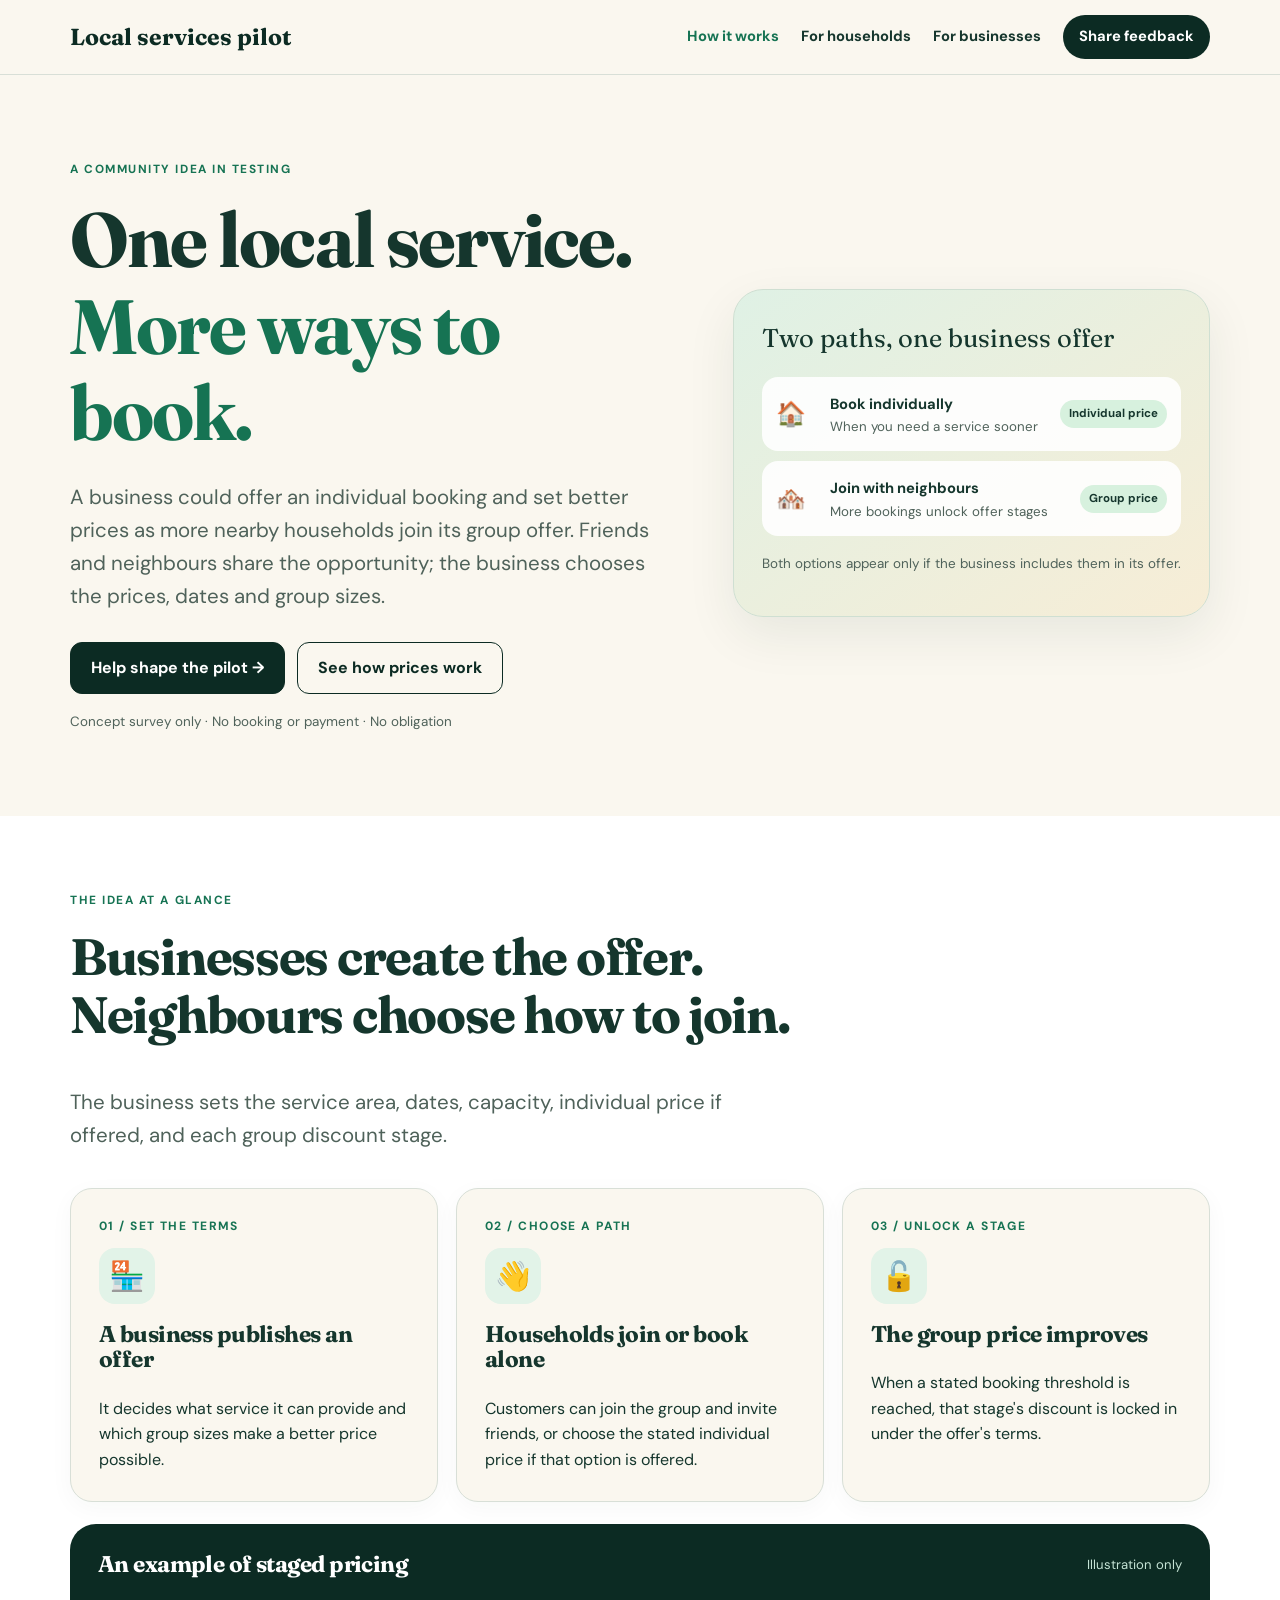
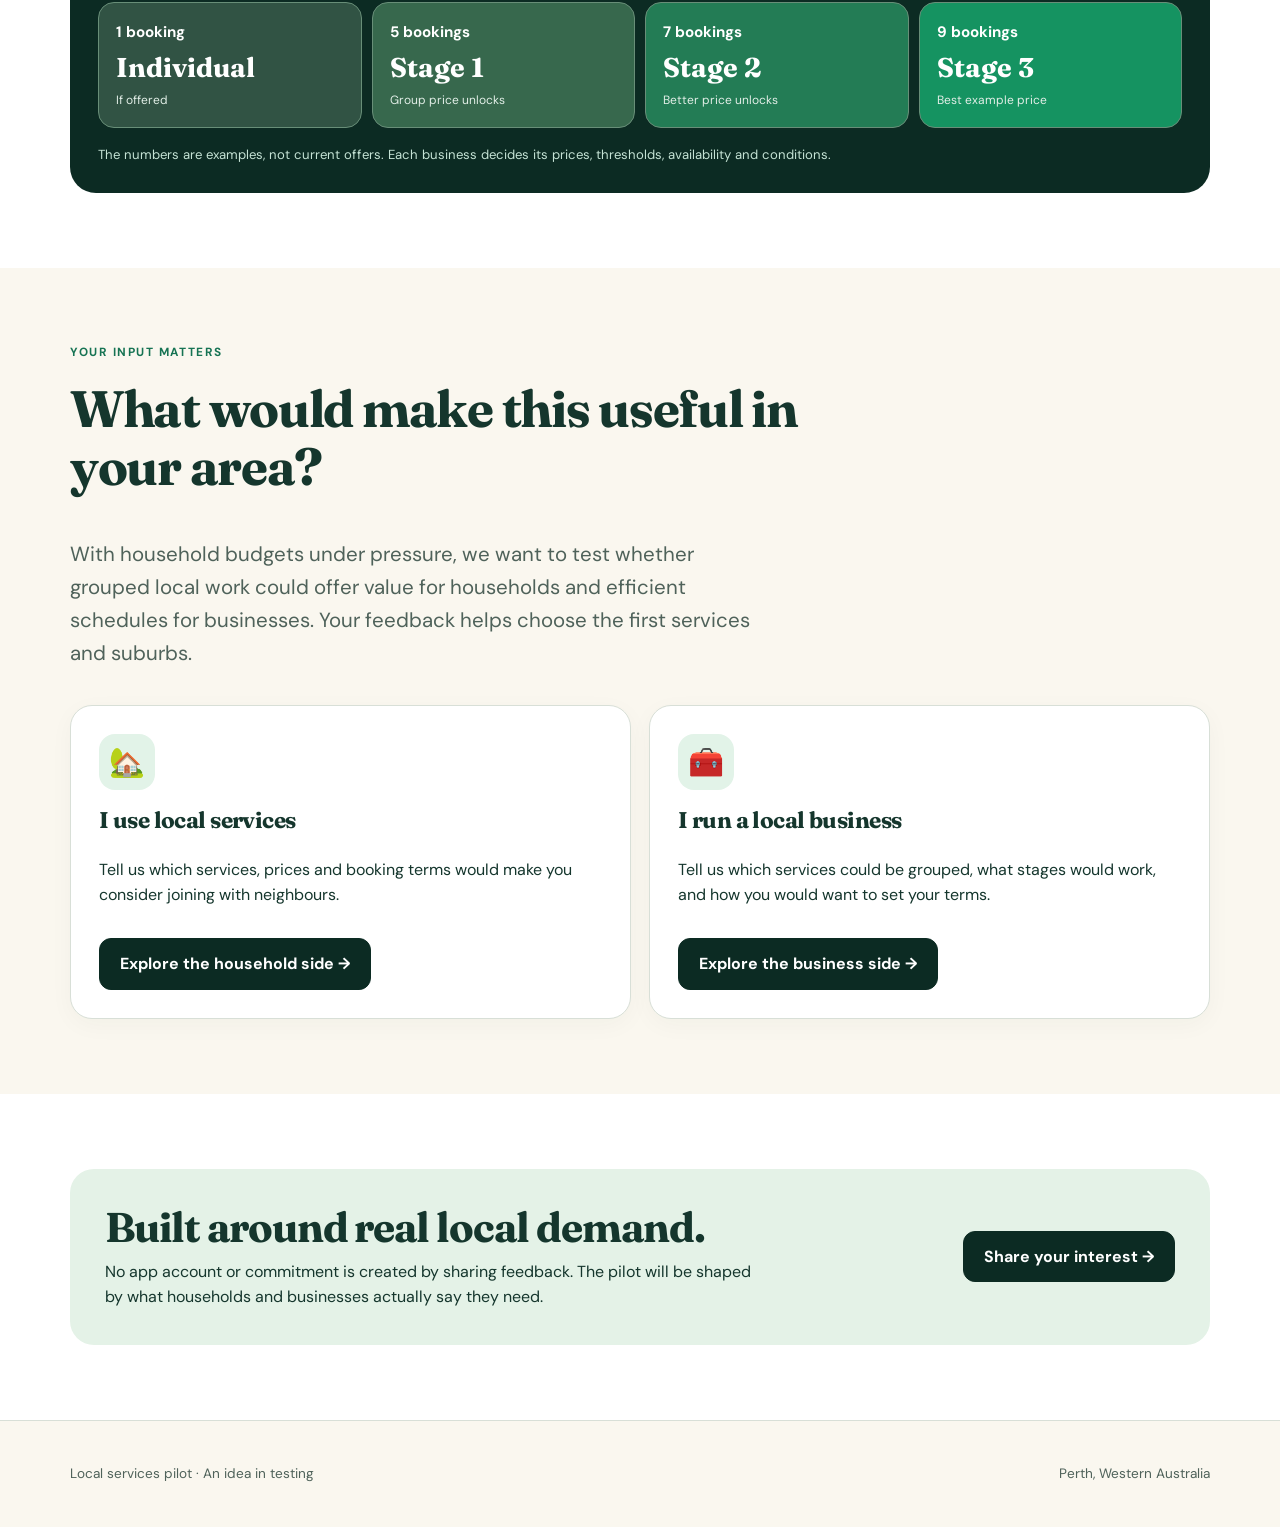
==== commit 3a04ae89: "Build three responsive pilot pages for customers and businesses" ====
--- a/Pilot/index.html
+++ b/Pilot/index.html
@@ -1,1164 +1,6 @@
-<!DOCTYPE html>
-<html lang="en">
-<head>
-<meta charset="UTF-8">
-<meta name="viewport" content="width=device-width, initial-scale=1.0">
-<title>Help shape this idea — a quick feedback form</title>
-<link rel="preconnect" href="https://fonts.googleapis.com">
-<link rel="preconnect" href="https://fonts.gstatic.com" crossorigin>
-<link href="https://fonts.googleapis.com/css2?family=Fraunces:opsz,wght@9..144,400;9..144,500;9..144,600;9..144,700&family=Inter:wght@400;500;600;700&family=IBM+Plex+Mono:wght@400;500;600&display=swap" rel="stylesheet">
-<style>
-  :root{
-    --ink: #1B2A22;
-    --paper: #F5F0E6;
-    --paper-dim: #EBE4D4;
-    --gold: #C9971E;
-    --gold-soft: #E9C978;
-    --fern: #3D6B4F;
-    --fern-soft: #DCE8DD;
-    --brick: #8C3B2E;
-    --brick-soft: #F0DCD5;
-    --info-blue: #1D5FC9;
-    --info-blue-light: #8FC4FF;
-    --line: rgba(27,42,34,0.14);
-    --shadow: 0 10px 30px rgba(27,42,34,0.10);
-    --shadow-lg: 0 30px 80px rgba(20,30,25,0.20);
-  }
-  *{box-sizing:border-box;}
-  html,body{margin:0;padding:0;overflow-x:hidden;}
-  body{ background:var(--paper); color:var(--ink); font-family:'Inter',sans-serif; -webkit-font-smoothing:antialiased; }
-  h1,h2,h3{ font-family:'Fraunces',serif; font-weight:600; letter-spacing:-0.01em; }
-  .mono{ font-family:'IBM Plex Mono',monospace; }
-  button{ font-family:inherit; cursor:pointer; }
-  ::selection{ background:var(--gold-soft); }
-
-  .topbar{ display:flex; align-items:center; justify-content:space-between; flex-wrap:wrap; gap:10px; padding:22px 32px; max-width:1080px; margin:0 auto; }
-  .topbar-left{ display:flex; flex-direction:column; gap:2px; }
-  .brand-name{
-    font-family:'Fraunces',serif; font-weight:700; font-size:23px;
-    background:linear-gradient(90deg, #2A7DD8, var(--fern));
-    -webkit-background-clip:text; background-clip:text; color:transparent;
-  }
-  .brand-tagline{ font-size:11px; font-weight:700; letter-spacing:.02em; opacity:.85; margin-top:1px; }
-  @media (max-width:480px){
-    .topbar{ padding:16px 20px; }
-    .brand-tagline{ display:none; }
-  }
-
-  /* ---------- WHY IT HELPS (meaningful value explainer) ---------- */
-  .why-it-helps{
-    background:var(--ink); color:var(--paper); border-radius:16px; padding:20px 24px; margin-bottom:22px;
-    display:flex; gap:14px; align-items:flex-start;
-  }
-  .why-it-helps .glyph{ font-size:20px; flex-shrink:0; margin-top:1px; }
-  .why-it-helps b{ display:block; font-size:13px; margin-bottom:4px; font-family:'Fraunces',serif; font-weight:600; font-size:15px; }
-  .why-it-helps p{ font-size:14px; line-height:1.6; color:var(--info-blue-light); opacity:1; margin:0; }
-
-  .founding-tier-box{
-    display:flex; gap:14px; align-items:flex-start; background:var(--gold-soft); border:1px solid var(--gold);
-    border-radius:16px; padding:20px 24px; margin-bottom:22px;
-  }
-  .founding-tier-box .glyph{ font-size:20px; flex-shrink:0; margin-top:1px; }
-  .founding-tier-box b{ display:block; font-size:15px; margin-bottom:4px; font-family:'Fraunces',serif; font-weight:600; color:#5C4108; }
-  .founding-tier-box p{ font-size:14px; line-height:1.6; opacity:.9; margin:0; color:#5C4108; }
-
-  /* ---------- OPTION-BASED "why you'll stay" picker ---------- */
-  .reason-grid{ display:flex; flex-direction:column; gap:9px; }
-  .reason-option{
-    display:flex; align-items:center; gap:12px; border:1.5px solid var(--line); border-radius:12px;
-    padding:12px 14px; background:var(--paper); text-align:left; transition:all .15s ease; width:100%;
-  }
-  .reason-option:hover{ border-color:var(--ink); }
-  .reason-option.selected{ border-color:var(--fern); background:var(--fern-soft); }
-  .reason-option .r-icon{ font-size:16px; flex-shrink:0; }
-  .reason-option .r-text{ font-size:14.5px; font-weight:600; flex:1; }
-  .reason-option .r-check{
-    width:18px; height:18px; border-radius:5px; border:1.5px solid var(--line); background:#fff;
-    display:flex; align-items:center; justify-content:center; font-size:10px; color:transparent; flex-shrink:0;
-  }
-  .reason-option.selected .r-check{ background:var(--fern); border-color:var(--fern); color:#fff; }
-
-  /* ---------- RANK-STYLE picker (priorities trade-off) ---------- */
-  .reason-option.ranked{ border-color:var(--gold); background:var(--gold-soft,#FFF6DD); }
-  .reason-option .r-rank{
-    width:22px; height:22px; border-radius:50%; border:1.5px solid var(--line); background:#fff;
-    display:flex; align-items:center; justify-content:center; font-size:12px; font-weight:700;
-    color:var(--ink); flex-shrink:0;
-  }
-  .reason-option.ranked .r-rank{ background:var(--gold); border-color:var(--gold); color:#3a2a00; }
-  .other-suburb-input.concern-other{ margin-top:8px; }
-
-  /* ---------- WIN-WIN strip ---------- */
-  .winwin-strip{
-    display:flex; gap:14px; align-items:flex-start; border-radius:14px; padding:18px 20px;
-    background:var(--fern-soft,#EAF3EC); border:1.5px solid var(--fern); margin:0 0 20px;
-  }
-  .winwin-strip .glyph{ font-size:20px; flex-shrink:0; margin-top:1px; }
-  .winwin-strip b{ display:block; font-size:15px; margin-bottom:4px; font-family:'Fraunces',serif; font-weight:600; }
-  .winwin-strip p{ font-size:14px; line-height:1.6; color:var(--info-blue); opacity:1; margin:0; font-weight:500; }
-
-
-  .wrap{ max-width:1080px; margin:0 auto; padding:12px 28px 60px; }
-  @media (max-width:600px){ .wrap{ padding:10px 18px 48px; } }
-  @media (max-width:480px){
-    .invite-strip{ padding:16px 18px; }
-    .coming-soon-strip{ padding:16px 18px; }
-    .founding-tier-box{ padding:16px 18px; }
-  }
-  .view{ display:none; }
-  .view.active{ display:block; }
-
-  /* ---------- LANDING / ROLE SELECT ---------- */
-  .landing-hero{ text-align:center; max-width:640px; margin:26px auto 44px; }
-  .eyebrow{
-    display:inline-flex; align-items:center; gap:8px; font-family:'IBM Plex Mono',monospace;
-    font-size:12px; letter-spacing:.06em; text-transform:uppercase; color:var(--fern); margin-bottom:16px;
-  }
-  .eyebrow::before{ content:""; width:7px; height:7px; border-radius:50%; background:var(--fern); }
-  .landing-hero h1{ font-size:36px; line-height:1.15; margin:0 0 14px; }
-  .landing-hero h1 em{ font-style:normal; color:var(--brick); }
-  .landing-hero p{ font-size:16.5px; opacity:.8; line-height:1.65; margin:0; }
-
-  .role-grid{ display:grid; grid-template-columns:repeat(2,1fr); gap:18px; }
-  @media (max-width:720px){ .role-grid{grid-template-columns:1fr;} }
-
-  .role-card{
-    background:#fff; border:1.5px solid var(--line); border-radius:20px; padding:28px 24px;
-    text-align:left; transition:all .18s ease; position:relative; overflow:hidden;
-  }
-  .role-card:hover{ transform:translateY(-3px); box-shadow:var(--shadow); border-color:var(--ink); }
-  .role-card.selected{ border-color:var(--fern); box-shadow:0 0 0 2px var(--fern-soft); }
-  .role-card .role-check{
-    position:absolute; top:18px; right:18px; width:24px; height:24px; border-radius:7px;
-    border:1.5px solid var(--line); background:var(--paper); display:flex; align-items:center; justify-content:center;
-    font-size:13px; color:transparent; transition:all .15s ease;
-  }
-  .role-card.selected .role-check{ background:var(--fern); border-color:var(--fern); color:#fff; }
-  .role-card .role-icon{
-    width:44px; height:44px; border-radius:12px; display:flex; align-items:center; justify-content:center;
-    font-size:20px; margin-bottom:16px;
-  }
-  .role-card.customer .role-icon{ background:var(--fern-soft); color:var(--fern); }
-  .role-card.business .role-icon{ background:var(--gold-soft); color:#7A5A0E; }
-  .role-card h3{ font-size:18px; margin:0 40px 8px 0; }
-  .role-card p{ font-size:14.5px; font-weight:500; opacity:.9; line-height:1.55; margin:0 0 16px; min-height:58px; }
-  .role-card .perk-line{ font-size:12px; font-weight:600; display:flex; align-items:center; gap:6px; margin-bottom:6px; }
-  .role-card .perk-line::before{ content:"✓"; color:var(--fern); font-weight:700; }
-  .why-it-helps-perk{ font-size:12.5px; font-weight:600; display:flex; align-items:center; gap:7px; margin-top:8px; color:var(--paper); }
-  .why-it-helps-perk::before{ content:"✓"; color:var(--gold-soft); font-weight:700; }
-
-  .role-hint{ text-align:center; font-size:14.5px; font-weight:700; color:var(--info-blue); opacity:1; margin:0 0 16px; }
-
-  /* ---------- ABOUT / INFO (first page) ---------- */
-  .invite-strip{
-    display:flex; gap:14px; align-items:flex-start; background:#fff; border:1.5px solid var(--line);
-    border-radius:16px; padding:20px 22px; margin:8px 0 20px;
-  }
-  .invite-icon{ font-size:22px; flex-shrink:0; margin-top:1px; }
-  .invite-strip b{ display:block; font-size:14.5px; margin-bottom:5px; font-family:'Fraunces',serif; font-weight:600; }
-  .invite-strip p{ font-size:14.5px; line-height:1.6; color:var(--info-blue); opacity:1; margin:0; font-weight:500; }
-
-  .coming-soon-strip{
-    background:var(--paper-dim); border-radius:16px; padding:20px 22px; margin-bottom:8px;
-  }
-  .coming-soon-label{ font-size:12px; text-transform:uppercase; letter-spacing:.06em; font-weight:800; opacity:.8; font-family:'IBM Plex Mono',monospace; margin-bottom:12px; }
-  .coming-soon-chips{ display:flex; flex-wrap:wrap; gap:8px; margin-bottom:12px; }
-  .cs-chip{
-    background:#fff; border:1px solid var(--line); border-radius:100px; padding:7px 14px;
-    font-size:12.5px; font-weight:600; opacity:.85;
-  }
-  .coming-soon-note{ font-size:14.5px; line-height:1.6; color:var(--info-blue); opacity:1; margin:0 0 14px; font-weight:700; }
-
-  .about-cta-row{ text-align:center; margin:32px auto 0; max-width:340px; }
-  .about-cta-hint{ font-size:13.5px; font-weight:600; opacity:.85; margin:12px 0 0; }
-  .role-continue-row{ max-width:340px; margin:0 auto; }
-  .role-continue-row .btn:disabled{ opacity:.35; cursor:not-allowed; }
-
-  /* ---------- FORM SHELL (customer / business / both) ---------- */
-  .form-shell{ display:grid; grid-template-columns:0.85fr 1.15fr; gap:40px; align-items:flex-start; }
-  @media (max-width:900px){ .form-shell{grid-template-columns:1fr; gap:28px;} .side-panel{ position:static; } }
-
-  .side-panel{ position:sticky; top:20px; }
-  .back-link{ display:inline-flex; align-items:center; gap:6px; font-size:13px; font-weight:700; opacity:.8; margin-bottom:20px; background:none; border:none; padding:0; }
-  .back-link:hover{ opacity:1; }
-  .role-badge{
-    display:inline-flex; align-items:center; gap:8px; font-family:'IBM Plex Mono',monospace; font-size:11.5px;
-    letter-spacing:.04em; text-transform:uppercase; padding:7px 14px; border-radius:100px; margin-bottom:18px;
-  }
-  .role-badge.customer{ background:var(--fern-soft); color:var(--fern); }
-  .role-badge.business{ background:var(--gold-soft); color:#7A5A0E; }
-  .role-badge.both{ background:var(--brick-soft); color:var(--brick); }
-  .side-panel h2{ font-size:26px; margin:0 0 12px; }
-  .side-panel p.lede{ font-size:14px; font-weight:500; opacity:.9; line-height:1.6; margin:0 0 26px; }
-
-  .mini-benefit{ display:flex; gap:12px; align-items:flex-start; margin-bottom:16px; }
-  .mini-benefit .dot{ width:26px; height:26px; border-radius:8px; background:var(--paper-dim); display:flex; align-items:center; justify-content:center; font-size:12px; flex-shrink:0; margin-top:1px; }
-  .mini-benefit b{ font-size:15px; display:block; margin-bottom:2px; }
-  .mini-benefit span{ font-size:14px; font-weight:500; opacity:.9; line-height:1.55; }
-
-  .form-card{ background:#fff; border:1px solid var(--line); border-radius:22px; box-shadow:var(--shadow-lg); overflow:hidden; }
-  .progress-track{ height:4px; background:var(--paper-dim); }
-  .progress-fill{ height:100%; background:linear-gradient(90deg, var(--fern), var(--gold)); transition:width .35s ease; }
-  .step-header{ padding:26px 30px 0; display:flex; justify-content:space-between; align-items:center; }
-  .step-count{ font-family:'IBM Plex Mono',monospace; font-size:12px; font-weight:700; opacity:.75; letter-spacing:.03em; }
-  .step-dots{ display:flex; gap:6px; }
-  .step-dots span{ width:6px; height:6px; border-radius:50%; background:var(--paper-dim); }
-  .step-dots span.done{ background:var(--fern); }
-  .step-dots span.current{ background:var(--gold); }
-  .step-body{ padding:18px 30px 30px; }
-  .step-body h3{ font-size:20px; font-weight:700; margin:0 0 6px; }
-  .step-body p.hint{ font-size:14.5px; font-weight:500; opacity:.9; margin:0 0 22px; line-height:1.55; }
-
-  .field{ margin-bottom:15px; }
-  .field label{ display:block; font-size:14.5px; font-weight:700; color:var(--ink); margin-bottom:7px; }
-  .field .field-sub{ display:block; font-size:12.5px; font-weight:600; opacity:.85; margin:-4px 0 10px; }
-  .field-sub-inline{ font-weight:600; opacity:.85; font-size:12.5px; }
-  .field input, .field select, .field textarea{
-    width:100%; padding:11px 13px; border:1px solid var(--line); border-radius:10px; font-size:15px;
-    font-family:inherit; background:var(--paper); resize:none;
-  }
-  .field input:focus, .field select:focus, .field textarea:focus{ outline:none; border-color:var(--gold); box-shadow:0 0 0 3px var(--gold-soft); }
-  .row2{ display:grid; grid-template-columns:1fr 1fr; gap:14px; }
-  @media (max-width:480px){ .row2{grid-template-columns:1fr;} }
-
-  .subsection-label{ font-size:12px; text-transform:uppercase; letter-spacing:.05em; opacity:.8; font-weight:800; margin:22px 0 12px; font-family:'IBM Plex Mono',monospace; }
-  .subsection-label:first-child{ margin-top:0; }
-
-  .chip-select{ border:1.5px solid var(--line); background:var(--paper); padding:8px 15px; border-radius:100px; font-size:14px; font-weight:600; transition:all .15s ease; }
-  .chip-select.selected{ background:var(--ink); border-color:var(--ink); color:var(--paper); }
-  .chip-select:hover:not(.selected){ border-color:var(--ink); }
-  .chip-row{ display:flex; flex-wrap:wrap; gap:9px; }
-  .other-suburb-input{
-    width:100%; margin-top:10px; padding:11px 13px; border:1px solid var(--line); border-radius:10px;
-    font-size:13.5px; font-family:inherit; background:var(--paper);
-  }
-  .other-suburb-input:focus{ outline:none; border-color:var(--gold); box-shadow:0 0 0 3px var(--gold-soft); }
-
-  .service-cards{ display:flex; flex-wrap:wrap; gap:9px; }
-  .service-card{ flex:1 1 calc(50% - 9px); min-width:135px; border:1.5px solid var(--line); border-radius:13px; padding:13px; text-align:left; background:var(--paper); transition:all .15s ease; position:relative; }
-  .service-card .icon{ font-size:17px; margin-bottom:6px; display:block; }
-  .service-card b{ font-size:14px; display:block; }
-  .service-card .sub{ font-size:12px; display:block; margin-top:3px; opacity:.8; line-height:1.4; font-weight:600; }
-  .service-card.selected{ border-color:var(--fern); background:var(--fern-soft); }
-  .service-card .check{ position:absolute; top:10px; right:10px; width:16px; height:16px; border-radius:50%; border:1.5px solid var(--line); background:#fff; display:flex; align-items:center; justify-content:center; font-size:9px; color:transparent; }
-  .service-card.selected .check{ background:var(--fern); border-color:var(--fern); color:#fff; }
-
-  .star-row{ display:flex; gap:7px; margin-bottom:6px; }
-  .star{ width:40px; height:40px; border-radius:11px; border:1.5px solid var(--line); background:var(--paper); font-size:17px; display:flex; align-items:center; justify-content:center; transition:all .15s ease; }
-  .star.active{ background:var(--gold-soft); border-color:var(--gold); }
-  .star-caption{ font-size:14px; font-weight:600; opacity:.9; margin-bottom:20px; min-height:15px; }
-
-  .step-actions{ display:flex; gap:12px; margin-top:6px; }
-  .btn{ border:none; padding:12px 22px; border-radius:11px; font-weight:700; font-size:14px; background:var(--ink); color:var(--paper); transition:opacity .15s ease, transform .1s ease; }
-  .btn:hover{ opacity:.88; }
-  .btn:active{ transform:scale(.98); }
-  .btn.secondary{ background:transparent; border:1.5px solid var(--line); color:var(--ink); }
-  .btn.grow{ flex:1; }
-  .btn.full{ width:100%; }
-  .error-msg{ font-size:13px; font-weight:700; color:var(--brick); margin-top:-6px; margin-bottom:12px; display:none; padding:10px 14px; background:var(--brick-soft); border-radius:8px; }
-  .error-msg.show{ display:block; }
-
-  /* ---------- BENEFITS / RETENTION PANEL (on confirmation) ---------- */
-  .confirm-top{ padding:40px 34px 10px; text-align:center; }
-  .confirm-ring{ margin:0 auto 18px; }
-  .confirm-top h2{ font-size:25px; margin:0 0 8px; }
-  .confirm-top p{ font-size:15px; font-weight:500; opacity:.92; max-width:40ch; margin:0 auto 16px; line-height:1.6; }
-  .interest-badge{ display:inline-flex; align-items:center; gap:8px; background:var(--paper-dim); border-radius:100px; padding:8px 16px; font-family:'IBM Plex Mono',monospace; font-size:12.5px; margin-bottom:6px; }
-
-  .benefits-section{ padding:14px 34px 34px; }
-  .benefits-title{ font-size:12px; text-transform:uppercase; letter-spacing:.06em; opacity:.8; font-weight:800; text-align:center; margin:18px 0 16px; font-family:'IBM Plex Mono',monospace; }
-  .benefit-grid{ display:grid; grid-template-columns:1fr 1fr; gap:12px; }
-  @media (max-width:560px){ .benefit-grid{grid-template-columns:1fr;} }
-  .benefit-card{ background:var(--paper); border:1px solid var(--line); border-radius:14px; padding:16px; }
-  .benefit-card .tier-icon{ width:30px;height:30px;border-radius:9px; display:flex;align-items:center;justify-content:center; font-size:14px; margin-bottom:10px; }
-  .benefit-card b{ font-size:15px; display:block; margin-bottom:4px; }
-  .benefit-card span{ font-size:13.5px; font-weight:500; opacity:.9; line-height:1.5; }
-
-  .restart-row{ text-align:center; padding:0 34px 34px; }
-
-  footer{ text-align:center; padding:30px; font-size:13px; font-weight:600; opacity:.75; font-family:'IBM Plex Mono',monospace; }
-
-  @media (prefers-reduced-motion: reduce){ *{ animation:none !important; transition:none !important; } }
-</style>
-</head>
-<body>
-
-<div class="topbar">
-  <div class="topbar-left">
-    <span class="brand-name">Testing an idea</span>
-    <span class="brand-tagline">Together for a stronger local community</span>
-  </div>
-</div>
-
-<div class="wrap">
-
-  <!-- ============ VIEW: ABOUT / INFO (first page) ============ -->
-  <div class="view active" id="view-about">
-    <div class="landing-hero">
-      <div class="eyebrow">From local, for local</div>
-      <h1>Hey neighbour —<br><em>this is early, and your take on it matters.</em></h1>
-      <p>This is a simple idea being tested: nearby households joining up on the services they already need — pest control, cleaning, gardening, handyman work and more — so the price drops once enough neighbours join in, and local businesses get a fuller, more efficient day instead of scattered one-off jobs. If you need something done quickly and can't wait for a group to form, you can still book the same trusted providers individually — group deals are the savings path, not the only path. What matters most right now is one thing: would this actually get used, and what would make it better?</p>
-    </div>
-
-    <div class="invite-strip">
-      <div class="invite-icon">💰</div>
-      <div>
-        <b>Running a household adds up faster than most people track.</b>
-        <p>Between pest control, house cleaning, gardening, carpet cleaning, electrical and gas repairs, and aircon and heating servicing, Australian cost guides commonly put an actively-maintained home somewhere around $3,000–$5,000 a year — often more, depending on property size and location. Grouping bookings together is one practical way for neighbours to push back against rising costs. This is just Stage 1 — Stage 2 is planned to bring in more categories that stretch the household budget even further, so there's good reason to get in early while this is still taking shape.</p>
-      </div>
-    </div>
-
-    <div class="invite-strip">
-      <div class="invite-icon">🙌</div>
-      <div>
-        <b>The real magic is doing this with people you know — and businesses you trust.</b>
-        <p>Group deals work best with neighbours or friends joining in together — prices drop for everyone at once. In a hurry? Book the same trusted provider individually instead, no group needed.</p>
-      </div>
-    </div>
-
-    <div class="about-cta-row">
-      <button type="button" class="btn full" id="about-continue-btn">Get started</button>
-      <p class="about-cta-hint">Takes about a minute — just a few honest questions, no account needed.</p>
-    </div>
-  </div>
-
-  <!-- ============ VIEW: LANDING / ROLE SELECT ============ -->
-  <div class="view" id="view-landing">
-    <div class="landing-hero">
-      <div class="eyebrow">Before we launch, tell us how you'd use it</div>
-      <h1>How would you like<br>to <em>get involved?</em></h1>
-      <p>Whether you're chasing a better price or bringing customers to your business, the loop works better with you in it. Pick what fits — you can always add the other side later.</p>
-    </div>
-
-    <div class="winwin-strip">
-      <div class="glyph">🤝</div>
-      <div>
-        <b>Two ways in — both a win for local businesses.</b>
-        <p>Join a group deal if you're saving-savvy and happy to wait a little for neighbours to join in — businesses fill more jobs on one trip instead of criss-crossing the suburb. Need it done now? Book the same trusted provider individually — it's quick for you, and still a new local customer for them, filling the gaps between group runs.</p>
-      </div>
-    </div>
-
-    <div class="founding-tier-box">
-      <div class="glyph">🏆</div>
-      <div>
-        <b>First 500 feedback responses become founding members</b>
-        <p>The first 500 people to share feedback here — customers and businesses alike — become founding members with priority placement as services go live and more businesses come on board. From there, ongoing tiers are earned: completing bookings and collecting 5-star reviews moves both customers and businesses up through service tiers, unlocking better visibility over time.</p>
-      </div>
-    </div>
-
-    <p class="role-hint" id="role-hint">Tick one, or both if you're a business owner who'd also use this as a customer.</p>
-    <div class="role-grid">
-      <button class="role-card customer" data-toggle-role="customer">
-        <span class="role-check">✓</span>
-        <div class="role-icon">🧺</div>
-        <h3>I'm a Customer</h3>
-      </button>
-
-      <button class="role-card business" data-toggle-role="business">
-        <span class="role-check">✓</span>
-        <div class="role-icon">🏪</div>
-        <h3>I'm a Business Owner</h3>
-      </button>
-    </div>
-
-    <div class="role-continue-row">
-      <button type="button" class="btn full" id="role-continue-btn" disabled>Continue</button>
-    </div>
-  </div>
-
-  <!-- ============ VIEW: FORM (shared shell, content injected per role) ============ -->
-  <div class="view" id="view-form">
-    <div class="form-shell">
-      <div class="side-panel">
-        <button class="back-link" id="back-to-landing">&larr; Choose a different path</button>
-        <div id="role-badge-slot"></div>
-        <h2 id="side-heading"></h2>
-        <div id="mini-benefits"></div>
-        <div class="why-it-helps">
-          <div class="glyph">💡</div>
-          <div><b>Why this helps you</b><p id="why-it-helps-text"></p></div>
-        </div>
-        <div class="why-it-helps" id="cross-sell-box" style="display:none;">
-          <div class="glyph">🔁</div>
-          <div><b id="cross-sell-title"></b><p id="cross-sell-text"></p></div>
-        </div>
-      </div>
-
-      <div class="form-card">
-        <div class="progress-track"><div class="progress-fill" id="progress-fill" style="width:50%"></div></div>
-        <form id="role-form">
-          <div class="step" data-step="1">
-            <div class="step-header">
-              <span class="step-count mono">STEP 1 OF 2</span>
-              <div class="step-dots"><span class="current"></span><span></span></div>
-            </div>
-            <div class="step-body" id="step1-body"></div>
-          </div>
-          <div class="step" data-step="2" style="display:none;">
-            <div class="step-header">
-              <span class="step-count mono">STEP 2 OF 2</span>
-              <div class="step-dots"><span class="done"></span><span class="current"></span></div>
-            </div>
-            <div class="step-body">
-              <div class="field">
-                <label id="feedback-label">What would make you stick with this long-term?</label>
-                <span class="field-sub">Pick any that apply</span>
-                <div class="reason-grid" id="reason-list"></div>
-              </div>
-              <div class="field" id="saving-field">
-                <label>Rank what matters most to you</label>
-                <span class="field-sub">Tap in order — most important first. Tap again to undo.</span>
-                <div class="reason-grid" id="rank-list"></div>
-              </div>
-              <div class="field" id="concern-field">
-                <label>What should we make sure we get right?</label>
-                <span class="field-sub">Pick any that apply</span>
-                <div class="reason-grid" id="concern-list"></div>
-                <input type="text" id="concern-other-input" class="other-suburb-input concern-other" style="display:none;" placeholder="Tell us in your own words">
-              </div>
-              <h3 id="step2-heading">What would keep you around?</h3>
-              <p class="hint" id="step2-hint">Be honest — this shapes what we build next.</p>
-              <div class="star-row" id="star-row"></div>
-              <div class="star-caption" id="star-caption">Tap a star to rate</div>
-              <div class="error-msg" id="err-2">Give it a star rating before you submit.</div>
-              <div class="step-actions">
-                <button type="button" class="btn secondary" id="back-to-step1">Back</button>
-                <button type="submit" class="btn grow" id="submit-btn">Submit &amp; join the loop</button>
-              </div>
-            </div>
-          </div>
-        </form>
-      </div>
-    </div>
-  </div>
-
-  <!-- ============ VIEW: CONFIRMATION ============ -->
-  <div class="view" id="view-confirm">
-    <div class="form-card" style="max-width:640px;margin:20px auto 0;">
-      <div class="confirm-top">
-        <div class="confirm-ring" id="confirm-ring"></div>
-        <h2 id="confirm-heading">You're officially in the loop.</h2>
-        <p id="confirm-sub">We'll be in touch as this takes shape.</p>
-        <div class="interest-badge">Registration <strong id="reg-number">#242</strong></div>
-      </div>
-      <div class="benefits-section">
-        <div class="benefits-title" id="benefits-title">Why members stick around</div>
-        <div class="benefit-grid" id="benefit-grid"></div>
-      </div>
-      <div class="restart-row">
-        <button type="button" class="btn secondary full" id="restart-btn">Submit another response</button>
-      </div>
-    </div>
-  </div>
-
-</div>
-
-<footer>A TESTING IDEA · YOUR FEEDBACK HELPS TO SHAPE IT FOR THE STRONGER COMMUNITY</footer>
-
-<script>
-/* ============ SHARED DATA ============ */
-/* ============ GOOGLE SHEETS SUBMISSION ============ */
-/* Paste your deployed Google Apps Script Web App URL below (see setup instructions). */
-const GOOGLE_SCRIPT_URL = "https://script.google.com/macros/s/AKfycbwc58ufBObqWAjY0eS49U5ApPL8UpufS1kyTvsLRyKiTbKluylkpHXgWQ1hSUvg7MV7XA/exec";
-
-function submitToGoogleSheet(payload){
-  try{
-    if(!GOOGLE_SCRIPT_URL || GOOGLE_SCRIPT_URL.indexOf("PASTE_YOUR") === 0){
-      console.warn("Feedback form: GOOGLE_SCRIPT_URL not set — submission was not sent anywhere.");
-      return;
-    }
-    if(typeof fetch !== "function"){
-      console.warn("Feedback form: fetch is not available in this browser — submission was not sent.");
-      return;
-    }
-    fetch(GOOGLE_SCRIPT_URL, {
-      method: "POST",
-      mode: "no-cors",
-      headers: { "Content-Type": "application/x-www-form-urlencoded" },
-      body: new URLSearchParams(payload)
-    }).catch(err => console.warn("Feedback form: submission failed to send", err));
-  } catch(err){
-    console.warn("Feedback form: submission threw synchronously — ignored so the page still works", err);
-  }
-}
-
-const SUBURBS = ["North-Eastern Metro (The Valley & Hills)", "Inner Metropolitan (City Core & Historic Suburbs)", "North-Western Metro (Northern Coastal Strip)", "South-Eastern Metro (Outer South-East Corridor)", "South-Western Metro (Southern Coastal Strip)"];
-const SERVICES = [
-  { key:"pest", icon:"🐜", label:"Pest Control", sub:"new-home treatments, annual protection, house-vacating" },
-  { key:"cooling", icon:"❄️", label:"Cooling & Heating", sub:"vent cleaning, annual servicing, installs & repairs" },
-  { key:"clean", icon:"🧼", label:"Home & Commercial Cleaning", sub:"festive-season cleans, move-in/out, house-warming prep" },
-  { key:"carpet", icon:"🧺", label:"Carpet Cleaning", sub:"single room, living & theatre areas, whole house" },
-  { key:"solarclean", icon:"☀️", label:"Solar Panel Cleaning", sub:"get panels ready before summer" },
-  { key:"party", icon:"🎉", label:"Party & Event Decor", sub:"birthdays, house-warmings, baby showers, celebrations" },
-  { key:"solarinstall", icon:"🔋", label:"Solar & Battery Installation", sub:"new systems, battery add-ons, EV-ready upgrades" },
-  { key:"electrical", icon:"⚡", label:"Electrical", sub:"EV charger setup, new wiring, fault callouts" },
-  { key:"water", icon:"💧", label:"Water Purification", sub:"whole-house filtration, under-sink units" },
-  { key:"gasplumb", icon:"🔧", label:"Gas & Plumbing", sub:"new installs, leak repairs, fault fixes" },
-  { key:"garden", icon:"🌿", label:"Gardening & Lawns", sub:"mowing, tidy-ups, seasonal pruning" },
-  { key:"pool", icon:"🏊", label:"Pool Care", sub:"routine cleaning, equipment faults, summer prep" },
-  { key:"handyman", icon:"🛠️", label:"Handyman", sub:"general fixes, small repairs, odd jobs" }
-];
-const CATEGORIES = SERVICES.map(s=>s.label).concat(["Other"]);
-
-let interestCount = 241;
-const PRIORITY_ITEMS = [
-  "A meaningful price saving",
-  "Trusted, vetted providers",
-  "Fast & easy booking",
-  "Flexible scheduling & cancellations"
-];
-const NOTIFY_OPTIONS = ["Email","SMS / text message","WhatsApp","Facebook group post"];
-let state = { role:null, name:"", email:"", suburb:null, services:new Set(),
-  bizName:"", bizCategory:"", bizVolume:"", rating:0, reasons:new Set(),
-  concerns:new Set(), concernOther:"", priorityRank:[], notifyPrefs:new Set(), notifyPhone:"" };
-
-/* ============ RING HELPER ============ */
-function ringSvg(pct, size, stroke, fg){
-  const r = (size/2) - stroke;
-  const c = 2 * Math.PI * r;
-  const offset = c - (Math.min(pct,1) * c);
-  return `<svg width="${size}" height="${size}" viewBox="0 0 ${size} ${size}" style="transform:rotate(-90deg);">
-    <circle cx="${size/2}" cy="${size/2}" r="${r}" fill="none" stroke="var(--paper-dim)" stroke-width="${stroke}"/>
-    <circle cx="${size/2}" cy="${size/2}" r="${r}" fill="none" stroke="${fg||'var(--gold)'}" stroke-width="${stroke}"
-      stroke-linecap="round" stroke-dasharray="${c}" stroke-dashoffset="${offset}" style="transition:stroke-dashoffset .5s ease;"/>
-  </svg>`;
-}
-function escapeHtml(s){
-  return (s||'').replace(/[&<>"']/g, m => ({'&':'&amp;','<':'&lt;','>':'&gt;','"':'&quot;',"'":'&#39;'}[m]));
-}
-function showView(id){
-  document.querySelectorAll('.view').forEach(v=>v.classList.remove('active'));
-  document.getElementById(id).classList.add('active');
-  window.scrollTo({top:0, behavior:'auto'});
-}
-
-document.getElementById('about-continue-btn').addEventListener('click', ()=>{
-  showView('view-landing');
-});
-
-/* ============ ROLE CONTENT CONFIG ============ */
-const ROLE_CONTENT = {
-  customer:{
-    badgeClass:"customer", badgeLabel:"Joining as a customer",
-    heading:"What would you use it for?", lede:"A couple of quick details so we can match you to deals near you and remember what you care about.",
-    whyHelpsCard:"Join a group deal and the services you already pay for — pest control, cleaning, detailing — cost less the moment your neighbours join too. In a hurry? Book the same trusted provider individually instead — no waiting on a group.",
-    cardPerks:["Being part of a group with a strong track record for reliability","Book individually anytime if you need it fast"],
-    miniBenefits:[
-      {icon:"⭐", title:"Reputation-based visibility", text:"Providers with consistently strong reviews are planned to get more visibility, so trust — not just price — decides who you see."},
-      {icon:"⚡", title:"Or skip the wait", text:"Time-critical job? Book the same vetted provider individually — full price, no group needed, done fast."},
-      {icon:"🛡️", title:"Reliability you can see", text:"A provider's record on no-shows or cancellations is planned to be visible before you commit to a group."},
-      {icon:"✅", title:"Trusted local businesses", text:"The goal is for every business here to be checked — not random online sellers."}
-    ],
-    step2Heading:"What would keep you coming back?",
-    step2Hint:"On a scale of 1 to 5, how likely are you to become a regular?",
-    feedbackLabel:"What would make this your go-to, every time?",
-    feedbackPlaceholder:"e.g. seeing my savings add up, or referral rewards",
-    reasonOptions:[
-      "Seeing my savings add up over time",
-      "A visible track record of 5-star reviews and no cancellations",
-      "Being recognised for referring neighbours — even without a cash reward",
-      "Easy re-booking with businesses I've already trusted",
-      "Clear, upfront pricing with no surprises"
-    ],
-    concernOptions:["Service quality","Provider trust","Timing / coordination","Price transparency","Privacy","Other"],
-    confirmHeadingTemplate:name=>`You're in the loop, ${name}.`,
-    confirmSub:"Thanks for sharing this — it genuinely helps shape what this becomes for the community. We'll be in touch as things take shape near you.",
-    benefitsTitle:"Why customers stick around",
-    benefits:[
-      {icon:"⭐", cls:"customer", title:"Reviews You Can See", text:"See a provider's customer ratings and review history to help you choose with confidence. A less than perfect rating does not automatically hide a good local business."},
-      {icon:"📅", cls:"customer", title:"Reliable Scheduling", text:"Clear appointment times matter. When an unavoidable change comes up, the customer and business can agree on a new time, with rescheduling kept to a minimum."},
-      {icon:"💳", cls:"customer", title:"On-Time Payments", text:"Clear payment terms help everyone know when payment is due and give businesses confidence that completed work will be paid for on time."},
-      {icon:"🤝", cls:"customer", title:"Referral Recognition", text:"Invite a neighbour or another local business. We're exploring ways to recognise helpful referrals, guided by feedback from this pilot."},
-      {icon:"🗣️", cls:"customer", title:"Your Feedback Shapes What's Next", text:"Loyalty perks are still taking shape, and feedback from this pilot is exactly what will guide those decisions."}
-    ]
-  },
-  business:{
-    badgeClass:"business", badgeLabel:"Joining as a business",
-    heading:"Tell us about your business.", lede:"This helps us line up your first deal and the right customer volume from day one.",
-    whyHelpsCard:"Group deals fill your calendar with a solid cluster of bookings before you do any work — you'd only run the deal once demand is real. On top of that, the same local customer base can book you individually for time-critical jobs, so you're not only reaching people willing to wait for a group.",
-    cardPerks:["Being ranked on reliability and reviews, not just volume","Pick up individual bookings between group runs too"],
-    miniBenefits:[
-      {icon:"📈", title:"Demand-first design", text:"It's designed to fill your group before you lift a finger."},
-      {icon:"⚡", title:"Individual jobs too", text:"Customers needing something urgently can book you directly — extra reach beyond the group-deal crowd."},
-      {icon:"🔁", title:"Know your repeat customers", text:"See who keeps coming back and reward them directly."},
-      {icon:"📣", title:"Backup marketing push", text:"If a deal is short of its group size, the plan is to push extra marketing before it closes."}
-    ],
-    step2Heading:"What would keep you running deals here?",
-    step2Hint:"On a scale of 1 to 5, how likely are you to keep listing deals here?",
-    feedbackLabel:"What would make this your go-to for new customers?",
-    feedbackPlaceholder:"e.g. lower fees at volume, or repeat customer data",
-    reasonOptions:[
-      "Being ranked higher for a strong reliability and review record",
-      "Seeing which customers keep coming back",
-      "A free marketing push when a deal is short",
-      "A simple dashboard to manage bookings",
-      "Reaching customers outside my usual reach"
-    ],
-    concernOptions:["Cancellations","Scheduling","Payment","Customer quality","Price pressure","Other"],
-    confirmHeadingTemplate:name=>`Welcome, ${name}.`,
-    confirmSub:"Thanks for the details — this helps shape how it supports businesses like yours. We'll be in touch as things take shape.",
-    benefitsTitle:"Why businesses stay",
-    benefits:[
-      {icon:"⭐", cls:"business", title:"Your Track Record Matters", text:"Your customer ratings and review history can help people discover your business. A single lower rating should not define the quality of your work."},
-      {icon:"📅", cls:"business", title:"Fair Scheduling for Both Sides", text:"Keep bookings on schedule wherever possible. If circumstances change, agree on a suitable new time with the customer and keep disruptions to a minimum."},
-      {icon:"💳", cls:"business", title:"Prompt, Clear Payments", text:"Agreed payment terms and timely payment help you plan your work and serve customers with confidence."},
-      {icon:"🤝", cls:"business", title:"Cross-Business Referrals", text:"Team up with other local businesses on joint promotions — like a clean-and-pest bundle — to reach each other's customer base."},
-      {icon:"🗣️", cls:"business", title:"Your Feedback Shapes the Model", text:"Fees, priority and rewards are still being worked out, and feedback from this pilot is exactly what will guide those decisions."}
-    ]
-  },
-  both:{
-    badgeClass:"both", badgeLabel:"Joining as both",
-    heading:"Set up your business — and your own customer profile.", lede:"Quick details on your business, plus what you'd personally use it for as a customer.",
-    whyHelpsCard:"Run your business through this and use it as a customer for everyone else's services — savings and demand flow both ways on one account.",
-    cardPerks:["Reliability and reviews carry across both sides of your account","Referrals recognised on both sides, not promised as cash"],
-    miniBenefits:[
-      {icon:"🔁", title:"Benefits stack", text:"Every customer and business perk applies to you at once."},
-      {icon:"⭐", title:"Reputation carries both ways", text:"A strong review and reliability record on one side is planned to count on the other too."}
-    ],
-    step2Heading:"What would keep you fully in the loop?",
-    step2Hint:"On a scale of 1 to 5, how likely are you to stick around on both sides?",
-    feedbackLabel:"What would make this essential on both sides for you?",
-    feedbackPlaceholder:"e.g. one dashboard for both, or combined loyalty rewards",
-    reasonOptions:[
-      "Being ranked on reliability and reviews, not just fees",
-      "Referral recognition on both sides of my account",
-      "One dashboard for both my business and my orders",
-      "Seeing repeat customers on both sides"
-    ],
-    concernOptions:["Service quality","Provider trust","Timing / coordination","Price transparency","Privacy","Cancellations","Scheduling","Payment","Other"],
-    confirmHeadingTemplate:name=>`You're a Loop Insider now, ${name}.`,
-    confirmSub:"Thanks for setting up both sides — this kind of feedback helps shape it for the whole community. We'll be in touch as things take shape.",
-    benefitsTitle:"Why Loop Insiders stay",
-    benefits:[
-      {icon:"⭐", cls:"both", title:"A Reputation Built Over Time", text:"Your reviews and reliability can build trust on both sides of your account. The overall record matters more than a perfect score."},
-      {icon:"📅", cls:"both", title:"Scheduling That Respects Everyone", text:"Both sides should honour agreed times. Unavoidable changes can be resolved together, with as little rescheduling as possible."},
-      {icon:"💳", cls:"both", title:"Payment You Can Rely On", text:"Clear terms and on-time payment help keep each booking fair for the customer and the business."},
-      {icon:"🧾", cls:"both", title:"One Combined Dashboard", text:"Track your listed deals and your joined deals in a single account."},
-      {icon:"🤝", cls:"both", title:"Referral Recognition", text:"Invite a neighbour or another local business. We're exploring ways to recognise helpful referrals, guided by feedback from this pilot."},
-      {icon:"🗣️", cls:"both", title:"Your Feedback Shapes the Model", text:"Perks and fees are still taking shape, and feedback from this pilot is exactly what will guide those decisions."}
-    ]
-  }
-};
-
-/* ============ ROLE SELECT (multi-toggle) ============ */
-let selectedRoles = new Set();
-
-function updateRoleContinueState(){
-  const btn = document.getElementById('role-continue-btn');
-  const hint = document.getElementById('role-hint');
-  if(selectedRoles.size === 0){
-    btn.disabled = true;
-    hint.textContent = "Tick one, or both if you're a business owner who'd also use this as a customer.";
-  } else if(selectedRoles.size === 2){
-    btn.disabled = false;
-    hint.textContent = "Great — we'll set you up as a customer and a business owner in one go.";
-  } else {
-    btn.disabled = false;
-    const other = selectedRoles.has('customer') ? 'business owner' : 'customer';
-    hint.textContent = `Ready to continue — or tick the ${other} card too if that also applies to you.`;
-  }
-}
-
-document.querySelectorAll('[data-toggle-role]').forEach(card=>{
-  card.addEventListener('click', ()=>{
-    const key = card.dataset.toggleRole;
-    if(selectedRoles.has(key)){ selectedRoles.delete(key); card.classList.remove('selected'); }
-    else{ selectedRoles.add(key); card.classList.add('selected'); }
-    updateRoleContinueState();
-  });
-});
-
-document.getElementById('role-continue-btn').addEventListener('click', ()=>{
-  if(selectedRoles.size === 0) return;
-  state.role = selectedRoles.size === 2 ? 'both' : [...selectedRoles][0];
-  buildForm(state.role);
-  showView('view-form');
-  goToStep(1);
-});
-
-document.getElementById('back-to-landing').addEventListener('click', ()=>{
-  selectedRoles = new Set();
-  document.querySelectorAll('[data-toggle-role]').forEach(c=>c.classList.remove('selected'));
-  updateRoleContinueState();
-  showView('view-landing');
-});
-
-updateRoleContinueState();
-
-/* ============ RANK-STYLE PRIORITY PICKER ============ */
-function renderRankList(){
-  const list = document.getElementById('rank-list');
-  list.innerHTML = PRIORITY_ITEMS.map((label,i)=>`
-    <button type="button" class="reason-option" data-rank-idx="${i}">
-      <span class="r-text">${label}</span>
-      <span class="r-rank"></span>
-    </button>`
-  ).join('');
-  document.querySelectorAll('#rank-list [data-rank-idx]').forEach(opt=>{
-    opt.addEventListener('click', ()=>{
-      const idx = Number(opt.dataset.rankIdx);
-      const pos = state.priorityRank.indexOf(idx);
-      if(pos === -1){
-        state.priorityRank.push(idx);
-      } else {
-        state.priorityRank.splice(pos,1);
-      }
-      refreshRankBadges();
-    });
-  });
-}
-function refreshRankBadges(){
-  document.querySelectorAll('#rank-list [data-rank-idx]').forEach(opt=>{
-    const idx = Number(opt.dataset.rankIdx);
-    const pos = state.priorityRank.indexOf(idx);
-    const badge = opt.querySelector('.r-rank');
-    if(pos === -1){
-      opt.classList.remove('ranked');
-      badge.textContent = '';
-    } else {
-      opt.classList.add('ranked');
-      badge.textContent = String(pos+1);
-    }
-  });
-}
-
-/* ============ RANK-STYLE picker, generic label-based (used for concerns) ============ */
-function setupLabelRankGroup(containerId, rankArray, onUpdate){
-  document.querySelectorAll(`#${containerId} [data-rank-label]`).forEach(opt=>{
-    opt.addEventListener('click', ()=>{
-      const label = opt.dataset.rankLabel;
-      const pos = rankArray.indexOf(label);
-      if(pos === -1){ rankArray.push(label); } else { rankArray.splice(pos,1); }
-      refreshLabelRankBadges(containerId, rankArray);
-      if(onUpdate) onUpdate();
-    });
-  });
-}
-function refreshLabelRankBadges(containerId, rankArray){
-  document.querySelectorAll(`#${containerId} [data-rank-label]`).forEach(opt=>{
-    const label = opt.dataset.rankLabel;
-    const pos = rankArray.indexOf(label);
-    const badge = opt.querySelector('.r-rank');
-    if(pos === -1){
-      opt.classList.remove('ranked');
-      badge.textContent = '';
-    } else {
-      opt.classList.add('ranked');
-      badge.textContent = String(pos+1);
-    }
-  });
-}
-
-/* ============ BUILD FORM PER ROLE ============ */
-function buildForm(role){
-  const cfg = ROLE_CONTENT[role];
-
-  document.getElementById('role-badge-slot').innerHTML =
-    `<div class="role-badge ${cfg.badgeClass}">${cfg.badgeLabel}</div>`;
-  document.getElementById('side-heading').textContent = cfg.heading;
-  document.getElementById('why-it-helps-text').textContent = cfg.whyHelpsCard;
-
-  const crossSellBox = document.getElementById('cross-sell-box');
-  if(role === 'business'){
-    document.getElementById('cross-sell-title').textContent = "Run a business? You can join as a customer too.";
-    document.getElementById('cross-sell-text').textContent = "Plenty of business owners here also live locally. If you'd also want cheaper pest control, cleaning or garden care for your own home, go back and tick the customer card too — you'll get one combined account instead of signing up twice.";
-    crossSellBox.style.display = 'flex';
-  } else if(role === 'customer'){
-    document.getElementById('cross-sell-title').textContent = "Also run a local business?";
-    document.getElementById('cross-sell-text').textContent = "You can list your own services here too. Go back and tick the business card as well to set up one combined account with a business dashboard and your own customer deals.";
-    crossSellBox.style.display = 'flex';
-  } else {
-    crossSellBox.style.display = 'none';
-  }
-
-  document.getElementById('mini-benefits').innerHTML = cfg.miniBenefits.map(b=>`
-    <div class="mini-benefit">
-      <div class="dot">${b.icon}</div>
-      <div><b>${b.title}</b><span>${b.text}</span></div>
-    </div>`).join('');
-
-  document.getElementById('step2-heading').textContent = cfg.step2Heading;
-  document.getElementById('step2-hint').textContent = cfg.step2Hint;
-  document.getElementById('feedback-label').textContent = cfg.feedbackLabel;
-  state.reasons = new Set();
-  document.getElementById('reason-list').innerHTML = cfg.reasonOptions.map((r,i)=>`
-    <button type="button" class="reason-option" data-reason-idx="${i}">
-      <span class="r-text">${r}</span>
-      <span class="r-check">✓</span>
-    </button>`
-  ).join('');
-  document.querySelectorAll('#reason-list [data-reason-idx]').forEach(opt=>{
-    opt.addEventListener('click', ()=>{
-      const idx = opt.dataset.reasonIdx;
-      if(state.reasons.has(idx)){ state.reasons.delete(idx); opt.classList.remove('selected'); }
-      else{ state.reasons.add(idx); opt.classList.add('selected'); }
-    });
-  });
-
-  // Priority ranking — forces a trade-off between price, trust and convenience
-  // instead of a flat % pick (where nearly everyone just taps the biggest number).
-  const savingField = document.getElementById('saving-field');
-  if(role === 'business'){
-    savingField.style.display = 'none';
-    state.priorityRank = [];
-  } else {
-    savingField.style.display = 'block';
-    state.priorityRank = [];
-    renderRankList();
-  }
-
-  // "What should we get right" picker — multi-select checkboxes, same visual
-  // pattern as the "why you'd stick around" picker above.
-  state.concerns = new Set();
-  state.concernOther = "";
-  document.getElementById('concern-other-input').style.display = 'none';
-  document.getElementById('concern-other-input').value = '';
-  document.getElementById('concern-list').innerHTML = cfg.concernOptions.map((c,i)=>`
-    <button type="button" class="reason-option" data-concern-idx="${i}">
-      <span class="r-text">${c}</span>
-      <span class="r-check">✓</span>
-    </button>`
-  ).join('');
-  document.querySelectorAll('#concern-list [data-concern-idx]').forEach(opt=>{
-    opt.addEventListener('click', ()=>{
-      const label = cfg.concernOptions[opt.dataset.concernIdx];
-      if(state.concerns.has(label)){ state.concerns.delete(label); opt.classList.remove('selected'); }
-      else{ state.concerns.add(label); opt.classList.add('selected'); }
-      const otherInput = document.getElementById('concern-other-input');
-      if(state.concerns.has('Other')){
-        otherInput.style.display = 'block';
-      } else {
-        otherInput.style.display = 'none';
-        otherInput.value = '';
-        state.concernOther = '';
-      }
-    });
-  });
-  document.getElementById('concern-other-input').addEventListener('input', (e)=>{
-    state.concernOther = e.target.value;
-  });
-
-  let step1Html = '';
-  if(role === 'customer'){
-    step1Html = customerStep1();
-  } else if(role === 'business'){
-    step1Html = businessStep1();
-  } else {
-    step1Html = `<div class="subsection-label">Your business</div>` + businessStep1(true) +
-      `<div class="subsection-label">You, as a customer</div>` + customerStep1(true);
-  }
-  document.getElementById('step1-body').innerHTML =
-    `<h3>${cfg.heading}</h3><p class="hint">${cfg.lede}</p>` + step1Html +
-    `<div class="field">
-       <label>How should we notify you about deals?</label>
-       <span class="field-sub">Pick any — kept private, used only for pilot updates</span>
-       <div class="reason-grid" id="notify-list"></div>
-     </div>` +
-    `<div class="error-msg" id="err-1">Fill in the required fields to continue.</div>
-     <div class="step-actions"><button type="button" class="btn full grow" id="to-step2">Continue</button></div>`;
-
-  state.notifyPrefs = new Set();
-  state.notifyPhone = "";
-  document.getElementById('notify-list').innerHTML = NOTIFY_OPTIONS.map((n,i)=>`
-    <button type="button" class="reason-option" data-notify-idx="${i}">
-      <span class="r-text">${n}</span>
-      <span class="r-check">✓</span>
-    </button>` + (n === 'SMS / text message'
-      ? `<input type="tel" id="notify-phone-input" class="other-suburb-input" style="display:none;" placeholder="Your phone number">`
-      : '')
-  ).join('');
-  document.querySelectorAll('#notify-list [data-notify-idx]').forEach(opt=>{
-    opt.addEventListener('click', ()=>{
-      const label = NOTIFY_OPTIONS[opt.dataset.notifyIdx];
-      if(state.notifyPrefs.has(label)){ state.notifyPrefs.delete(label); opt.classList.remove('selected'); }
-      else{ state.notifyPrefs.add(label); opt.classList.add('selected'); }
-      const phoneInput = document.getElementById('notify-phone-input');
-      if(state.notifyPrefs.has('SMS / text message')){
-        phoneInput.style.display = 'block';
-      } else {
-        phoneInput.style.display = 'none';
-        phoneInput.value = '';
-        state.notifyPhone = '';
-      }
-    });
-  });
-  document.getElementById('notify-phone-input').addEventListener('input', (e)=>{
-    state.notifyPhone = e.target.value;
-  });
-
-  wireStep1Interactions();
-  initStars();
-  document.getElementById('to-step2').addEventListener('click', ()=>{
-    if(validateStep1()) goToStep(2);
-  });
-  document.getElementById('back-to-step1').addEventListener('click', ()=> goToStep(1));
-}
-
-function customerStep1(compact){
-  return `
-    <div class="field"><label>Full name</label><input type="text" id="f-name" placeholder="e.g. John Smith"></div>
-    <div class="field"><label>Email</label><input type="email" id="f-email" placeholder="you@email.com"></div>
-    <div class="field">
-      <label>Which area are you in?</label>
-      <div class="chip-row" id="suburb-chips">
-        ${SUBURBS.map(s=>`<button type="button" class="chip-select" data-suburb="${s}">${s}</button>`).join('')}
-      </div>
-      <input type="text" id="f-suburb-other" class="other-suburb-input" style="display:none;" placeholder="Which suburb? (e.g. Ellenbrook)">
-    </div>
-    <div class="field">
-      <span class="field-sub">Pick any that apply</span>
-      <div class="service-cards" id="service-cards">
-        ${SERVICES.map(s=>`
-          <button type="button" class="service-card" data-service="${s.key}">
-            <span class="check">✓</span><span class="icon">${s.icon}</span><b>${s.label}</b><span class="sub">${s.sub}</span>
-          </button>`).join('')}
-      </div>
-    </div>
-    <div class="field">
-      <label>Don't see what you need? <span class="field-sub-inline">(optional)</span></label>
-      <input type="text" id="f-service-suggestion" placeholder="e.g. tutoring, pet care, tech support">
-    </div>
-  `;
-}
-
-function businessStep1(compact){
-  return `
-    <div class="row2">
-      <div class="field"><label>Business name</label><input type="text" id="f-bizname" placeholder="e.g. Swan Valley Pest Solutions"></div>
-      <div class="field"><label>Email</label><input type="email" id="f-bizemail" placeholder="you@business.com"></div>
-    </div>
-    <div class="row2">
-      <div class="field">
-        <label>Category</label>
-        <select id="f-bizcat"><option value="">Choose one</option>${CATEGORIES.map(c=>`<option>${c}</option>`).join('')}</select>
-      </div>
-      <div class="field"><label>Typical customers / month</label><input type="number" id="f-bizvolume" placeholder="e.g. 20"></div>
-    </div>
-    <div class="field">
-      <label>Where do you operate?</label>
-      <div class="chip-row" id="biz-suburb-chips">
-        ${SUBURBS.map(s=>`<button type="button" class="chip-select" data-bizsuburb="${s}">${s}</button>`).join('')}
-      </div>
-      <input type="text" id="f-bizsuburb-other" class="other-suburb-input" style="display:none;" placeholder="Which suburb? (e.g. Ellenbrook)">
-    </div>
-    <div class="field">
-      <label>Category not listed? <span class="field-sub-inline">(optional)</span></label>
-      <input type="text" id="f-category-suggestion" placeholder="e.g. mobile mechanic, tiling">
-    </div>
-  `;
-}
-
-function wireStep1Interactions(){
-  document.querySelectorAll('[data-suburb]').forEach(btn=>{
-    btn.addEventListener('click', ()=>{
-      document.querySelectorAll('[data-suburb]').forEach(b=>b.classList.remove('selected'));
-      btn.classList.add('selected');
-      state.suburbRegion = btn.dataset.suburb;
-      const otherInput = document.getElementById('f-suburb-other');
-      otherInput.style.display = 'block';
-      otherInput.focus();
-      const name = otherInput.value.trim();
-      state.suburb = name ? `${state.suburbRegion} — ${name}` : state.suburbRegion;
-    });
-  });
-  const suburbOtherInput = document.getElementById('f-suburb-other');
-  if(suburbOtherInput){
-    suburbOtherInput.addEventListener('input', ()=>{
-      const name = suburbOtherInput.value.trim();
-      state.suburb = name ? `${state.suburbRegion} — ${name}` : state.suburbRegion;
-    });
-  }
-
-  document.querySelectorAll('[data-bizsuburb]').forEach(btn=>{
-    btn.addEventListener('click', ()=>{
-      document.querySelectorAll('[data-bizsuburb]').forEach(b=>b.classList.remove('selected'));
-      btn.classList.add('selected');
-      state.bizSuburbRegion = btn.dataset.bizsuburb;
-      const otherInput = document.getElementById('f-bizsuburb-other');
-      otherInput.style.display = 'block';
-      otherInput.focus();
-      const name = otherInput.value.trim();
-      state.bizSuburb = name ? `${state.bizSuburbRegion} — ${name}` : state.bizSuburbRegion;
-    });
-  });
-  const bizSuburbOtherInput = document.getElementById('f-bizsuburb-other');
-  if(bizSuburbOtherInput){
-    bizSuburbOtherInput.addEventListener('input', ()=>{
-      const name = bizSuburbOtherInput.value.trim();
-      state.bizSuburb = name ? `${state.bizSuburbRegion} — ${name}` : state.bizSuburbRegion;
-    });
-  }
-  document.querySelectorAll('[data-service]').forEach(card=>{
-    card.addEventListener('click', ()=>{
-      const key = card.dataset.service;
-      if(state.services.has(key)){ state.services.delete(key); card.classList.remove('selected'); }
-      else{ state.services.add(key); card.classList.add('selected'); }
-    });
-  });
-}
-
-function initStars(){
-  state.rating = 0;
-  const captions = ["", "Not really", "Maybe", "Probably", "Very likely", "Definitely"];
-  const row = document.getElementById('star-row');
-  row.innerHTML = [1,2,3,4,5].map(n=>`<button type="button" class="star" data-star="${n}">★</button>`).join('');
-  const stars = document.querySelectorAll('[data-star]');
-  stars.forEach(star=>{
-    star.addEventListener('click', ()=>{
-      state.rating = parseInt(star.dataset.star);
-      stars.forEach(s=> s.classList.toggle('active', parseInt(s.dataset.star) <= state.rating));
-      document.getElementById('star-caption').textContent = captions[state.rating];
-    });
-  });
-  document.getElementById('star-caption').textContent = 'Tap a star to answer';
-}
-
-/* ============ STEP NAV / VALIDATION ============ */
-let totalSteps = 2;
-
-function updateStepChrome(n){
-  for(let i=1;i<=3;i++){
-    const stepEl = document.querySelector(`#role-form .step[data-step="${i}"]`);
-    if(!stepEl) continue;
-    const countEl = stepEl.querySelector('.step-count');
-    if(countEl) countEl.textContent = `STEP ${i} OF ${totalSteps}`;
-    const dotsEl = stepEl.querySelector('.step-dots');
-    if(dotsEl){
-      let dots = '';
-      for(let d=1; d<=totalSteps; d++){
-        if(d<n) dots += '<span class="done"></span>';
-        else if(d===n) dots += '<span class="current"></span>';
-        else dots += '<span></span>';
-      }
-      dotsEl.innerHTML = dots;
-    }
-  }
-}
-
-function goToStep(n){
-  document.querySelectorAll('#role-form .step').forEach(s=> s.style.display='none');
-  document.querySelector(`#role-form .step[data-step="${n}"]`).style.display='block';
-  document.getElementById('progress-fill').style.width = (n/totalSteps*100) + '%';
-  updateStepChrome(n);
-}
-
-function validateStep1(){
-  const role = state.role;
-  let ok = true;
-  if(role === 'customer' || role === 'both'){
-    const name = document.getElementById('f-name').value.trim();
-    const email = document.getElementById('f-email').value.trim();
-    if(!(name.length>1 && /\S+@\S+\.\S+/.test(email))) ok = false;
-    if(ok){
-      state.name = name; state.email = email;
-      state.serviceSuggestion = document.getElementById('f-service-suggestion').value.trim();
-    }
-  }
-  if(role === 'business' || role === 'both'){
-    const bizname = document.getElementById('f-bizname').value.trim();
-    const bizemail = document.getElementById('f-bizemail').value.trim();
-    if(!(bizname.length>1 && /\S+@\S+\.\S+/.test(bizemail))) ok = false;
-    if(ok){
-      state.bizName = bizname; state.bizEmail = bizemail;
-      state.bizCategory = document.getElementById('f-bizcat').value;
-      state.bizVolume = document.getElementById('f-bizvolume').value;
-      state.categorySuggestion = document.getElementById('f-category-suggestion').value.trim();
-      if(role === 'business' && !state.name) state.name = bizname;
-    }
-  }
-  document.getElementById('err-1').classList.toggle('show', !ok);
-  return ok;
-}
-
-function safeScrollTo(el){
-  try{
-    if(el && typeof el.scrollIntoView === 'function'){
-      el.scrollIntoView({ behavior: 'smooth', block: 'center' });
-    }
-  } catch(err){
-    // ignore — some browsers/webviews don't support smooth scroll options
-  }
-}
-
-function validateStep2(){
-  const rankRequired = state.role !== 'business';
-  const rankOk = !rankRequired || state.priorityRank.length === PRIORITY_ITEMS.length;
-  const concernOk = state.concerns.size > 0 &&
-    (!state.concerns.has('Other') || state.concernOther.trim().length > 0);
-  const ok = state.rating > 0 && concernOk && rankOk;
-  const err = document.getElementById('err-2');
-  err.textContent = !state.rating ? 'Give it a star rating before you submit.'
-    : (state.concerns.size === 0) ? 'Pick at least one before you submit.'
-    : (state.concerns.has('Other') && !concernOk) ? 'Add a quick note for "Other" before you submit.'
-    : !rankOk ? 'Rank all four priorities before you submit.'
-    : '';
-  err.classList.toggle('show', !ok);
-  if(!ok) safeScrollTo(err);
-  return ok;
-}
-
-/* ============ SUBMIT ============ */
-document.getElementById('role-form').addEventListener('submit', (e)=>{
-  e.preventDefault();
-  if(!validateStep2()) return;
-
-  interestCount += 1;
-  const regNumber = interestCount + 1;
-  const cfg = ROLE_CONTENT[state.role];
-  const firstName = (state.name || state.bizName || 'there').split(' ')[0];
-
-  const reasonLabels = [...state.reasons].map(idx => cfg.reasonOptions[idx]).join('; ');
-  const serviceLabels = SERVICES.filter(s=>state.services.has(s.key)).map(s=>s.label).join(', ');
-  submitToGoogleSheet({
-    role: state.role,
-    name: state.name || '',
-    email: state.email || '',
-    suburb: state.suburb || '',
-    services: serviceLabels,
-    serviceSuggestion: state.serviceSuggestion || '',
-    bizName: state.bizName || '',
-    bizEmail: state.bizEmail || '',
-    bizCategory: state.bizCategory || '',
-    bizSuburb: state.bizSuburb || '',
-    bizVolume: state.bizVolume || '',
-    categorySuggestion: state.categorySuggestion || '',
-    rating: state.rating,
-    reasons: reasonLabels,
-    concern: Array.from(state.concerns).map(label=>
-      label === 'Other' && state.concernOther.trim()
-        ? `Other: ${state.concernOther.trim()}`
-        : label
-    ).join(', '),
-    priorityRank: state.priorityRank.map((idx,pos)=>`${pos+1}) ${PRIORITY_ITEMS[idx]}`).join('; '),
-    notifyPrefs: Array.from(state.notifyPrefs).join(', '),
-    notifyPhone: state.notifyPhone || '',
-    regNumber: regNumber
-  });
-
-  document.getElementById('confirm-ring').innerHTML = ringSvg(1, 84, 8, 'var(--fern)');
-  document.getElementById('reg-number').textContent = '#' + regNumber;
-  document.getElementById('confirm-heading').textContent = cfg.confirmHeadingTemplate(firstName);
-  document.getElementById('confirm-sub').textContent = cfg.confirmSub;
-  document.getElementById('benefits-title').textContent = cfg.benefitsTitle;
-  document.getElementById('benefit-grid').innerHTML = cfg.benefits.map(b=>`
-    <div class="benefit-card">
-      <div class="tier-icon" style="background:var(--${b.cls==='business'?'gold-soft':b.cls==='both'?'brick-soft':'fern-soft'});">${b.icon}</div>
-      <b>${b.title}</b><span>${b.text}</span>
-    </div>`).join('');
-
-  showView('view-confirm');
-});
-
-/* ============ RESTART ============ */
-document.getElementById('restart-btn').addEventListener('click', ()=>{
-  state = { role:null, name:"", email:"", suburb:null, services:new Set(),
-    bizName:"", bizCategory:"", bizVolume:"", rating:0, reasons:new Set(),
-    concerns:new Set(), concernOther:"", priorityRank:[], notifyPrefs:new Set(), notifyPhone:"" };
-  selectedRoles = new Set();
-  document.querySelectorAll('[data-toggle-role]').forEach(c=>c.classList.remove('selected'));
-  updateRoleContinueState();
-  showView('view-landing');
-});
-</script>
-</body>
-</html>
+<!doctype html><html lang="en-AU"><head><meta charset="utf-8"><meta name="viewport" content="width=device-width,initial-scale=1"><meta name="theme-color" content="#faf7ef"><meta name="description" content="Help shape a local services pilot where businesses set individual prices and group discount stages for nearby households."><title>Local services, better together | Pilot</title><link rel="stylesheet" href="style.css"></head><body>
+<header class="site-header"><nav class="nav container" aria-label="Main navigation"><a class="wordmark" href="index.html">Local services pilot</a><div class="nav-links"><a href="index.html" aria-current="page">How it works</a><a href="customers.html">For households</a><a href="businesses.html">For businesses</a><a class="nav-cta" href="#choose">Share feedback</a></div></nav></header>
+<main><section class="hero"><div class="container hero-grid"><div><p class="eyebrow">A community idea in testing</p><h1>One local service.<br><span class="highlight">More ways to book.</span></h1><p class="lead">A business could offer an individual booking and set better prices as more nearby households join its group offer. Friends and neighbours share the opportunity; the business chooses the prices, dates and group sizes.</p><div class="actions"><a class="button" href="#choose">Help shape the pilot →</a><a class="button secondary" href="#model">See how prices work</a></div><p class="quiet">Concept survey only · No booking or payment · No obligation</p></div><div class="visual" aria-label="Example of an individual booking and a group offer"><div class="visual-title">Two paths, one business offer</div><div class="visual-list"><div class="visual-row"><span aria-hidden="true">🏠</span><div><b>Book individually</b><small>When you need a service sooner</small></div><span class="pill">Individual price</span></div><div class="visual-row"><span aria-hidden="true">🏘️</span><div><b>Join with neighbours</b><small>More bookings unlock offer stages</small></div><span class="pill">Group price</span></div></div><p class="quiet">Both options appear only if the business includes them in its offer.</p></div></div></section>
+<section class="section alt" id="model"><div class="container"><div class="section-intro"><p class="eyebrow">The idea at a glance</p><h2>Businesses create the offer. Neighbours choose how to join.</h2><p class="lead">The business sets the service area, dates, capacity, individual price if offered, and each group discount stage.</p></div><div class="grid-3"><article class="card"><p class="step-number">01 / Set the terms</p><span class="icon" aria-hidden="true">🏪</span><h3>A business publishes an offer</h3><p>It decides what service it can provide and which group sizes make a better price possible.</p></article><article class="card"><p class="step-number">02 / Choose a path</p><span class="icon" aria-hidden="true">👋</span><h3>Households join or book alone</h3><p>Customers can join the group and invite friends, or choose the stated individual price if that option is offered.</p></article><article class="card"><p class="step-number">03 / Unlock a stage</p><span class="icon" aria-hidden="true">🔓</span><h3>The group price improves</h3><p>When a stated booking threshold is reached, that stage's discount is locked in under the offer's terms.</p></article></div><div class="stage-board" style="margin-top:22px"><div class="stage-head"><h3>An example of staged pricing</h3><span>Illustration only</span></div><div class="stage-track"><div class="stage"><span class="count">1 booking</span><strong>Individual</strong><small>If offered</small></div><div class="stage"><span class="count">5 bookings</span><strong>Stage 1</strong><small>Group price unlocks</small></div><div class="stage"><span class="count">7 bookings</span><strong>Stage 2</strong><small>Better price unlocks</small></div><div class="stage"><span class="count">9 bookings</span><strong>Stage 3</strong><small>Best example price</small></div></div><p class="stage-note">The numbers are examples, not current offers. Each business decides its prices, thresholds, availability and conditions.</p></div></div></section>
+<section class="section" id="choose"><div class="container"><div class="section-intro"><p class="eyebrow">Your input matters</p><h2>What would make this useful in your area?</h2><p class="lead">With household budgets under pressure, we want to test whether grouped local work could offer value for households and efficient schedules for businesses. Your feedback helps choose the first services and suburbs.</p></div><div class="grid-2"><article class="card"><span class="icon" aria-hidden="true">🏡</span><h3>I use local services</h3><p>Tell us which services, prices and booking terms would make you consider joining with neighbours.</p><div class="actions"><a class="button" href="customers.html">Explore the household side →</a></div></article><article class="card"><span class="icon" aria-hidden="true">🧰</span><h3>I run a local business</h3><p>Tell us which services could be grouped, what stages would work, and how you would want to set your terms.</p><div class="actions"><a class="button" href="businesses.html">Explore the business side →</a></div></article></div></div></section>
+<section class="section alt"><div class="container band"><div><h2>Built around real local demand.</h2><p>No app account or commitment is created by sharing feedback. The pilot will be shaped by what households and businesses actually say they need.</p></div><a class="button" href="customers.html#interest">Share your interest →</a></div></section></main><footer class="footer"><div class="container footer-inner"><span>Local services pilot · An idea in testing</span><span>Perth, Western Australia</span></div></footer></body></html>
--- a/Pilot/style.css
+++ b/Pilot/style.css
@@ -0,0 +1,2 @@
+@import url('https://fonts.googleapis.com/css2?family=DM+Sans:wght@400;500;600;700&family=Fraunces:opsz,wght@9..144,500;9..144,600;9..144,700&display=swap');
+:root{--ink:#15362d;--deep:#0c2b23;--green:#167353;--mint:#e2f3e8;--cream:#faf7ef;--gold:#e8ac49;--soft:#f3ead8;--line:#d8dfd7;--muted:#4f625a;--white:#fff;--shadow:0 18px 50px rgba(9,51,37,.08)}*{box-sizing:border-box}html{scroll-behavior:smooth}body{margin:0;background:var(--cream);color:var(--ink);font:16px/1.6 'DM Sans',system-ui,sans-serif}h1,h2,h3,p{margin-top:0}h1,h2,h3{font-family:Fraunces,Georgia,serif;line-height:1.13;letter-spacing:-.025em}h1{font-size:clamp(2.6rem,6vw,5.7rem);margin-bottom:24px}h2{font-size:clamp(2rem,4vw,3.35rem)}h3{font-size:1.42rem}a{color:inherit}button,input,select,textarea{font:inherit}button{cursor:pointer}img,svg{max-width:100%}.container{width:min(1140px,calc(100% - 40px));margin:auto}.site-header{background:rgba(250,247,239,.96);border-bottom:1px solid var(--line);position:sticky;top:0;z-index:20;backdrop-filter:blur(12px)}.nav{min-height:74px;display:flex;align-items:center;justify-content:space-between;gap:16px}.wordmark{font-family:Fraunces,Georgia,serif;font-weight:700;font-size:1.45rem;text-decoration:none;color:var(--deep)}.nav-links{display:flex;gap:22px;align-items:center}.nav-links a{font-size:.92rem;text-decoration:none;font-weight:700}.nav-links a[aria-current=page]{color:var(--green)}.nav-links .nav-cta{background:var(--deep);color:white;padding:10px 16px;border-radius:999px}.hero{padding:85px 0 70px}.hero-grid{display:grid;grid-template-columns:1.1fr .9fr;align-items:center;gap:7%}.eyebrow{text-transform:uppercase;letter-spacing:.13em;font-size:.74rem;font-weight:700;color:var(--green);margin-bottom:18px}.lead{font-size:clamp(1.1rem,2vw,1.28rem);color:var(--muted);max-width:680px}.highlight{color:var(--green)}.actions{display:flex;flex-wrap:wrap;gap:12px;margin-top:30px}.button{display:inline-flex;justify-content:center;align-items:center;min-height:48px;padding:12px 20px;border:1.5px solid var(--deep);border-radius:12px;background:var(--deep);color:white;text-decoration:none;font-weight:700;transition:transform .2s,background .2s}.button:hover{transform:translateY(-2px);background:var(--green)}.button.secondary{background:transparent;color:var(--deep)}.button.secondary:hover{background:var(--mint)}.quiet{color:var(--muted);font-size:.84rem;margin-top:17px}.visual{background:linear-gradient(145deg,#dff1e5,#f7edd6);border:1px solid #cfdfd2;border-radius:30px;padding:28px;box-shadow:var(--shadow)}.visual-title{font-family:Fraunces,Georgia,serif;font-size:1.6rem;margin-bottom:18px}.visual-list{display:grid;gap:10px}.visual-row{display:grid;grid-template-columns:42px 1fr auto;align-items:center;gap:12px;background:rgba(255,255,255,.9);padding:14px;border-radius:16px}.visual-row span:first-child{font-size:1.5rem}.visual-row b{font-size:.92rem}.visual-row small{display:block;color:var(--muted)}.pill{background:#d7f1de;border-radius:999px;padding:5px 9px;font-size:.72rem;font-weight:700;white-space:nowrap}.section{padding:75px 0}.section.alt{background:#fff}.section-intro{max-width:760px;margin-bottom:36px}.grid-3{display:grid;grid-template-columns:repeat(3,1fr);gap:18px}.grid-2{display:grid;grid-template-columns:repeat(2,1fr);gap:18px}.card{background:#fff;border:1px solid var(--line);border-radius:22px;padding:28px;box-shadow:0 6px 25px rgba(9,51,37,.035)}.alt .card{background:var(--cream)}.card p:last-child{margin:0}.icon{font-size:1.8rem;display:inline-grid;place-items:center;width:56px;height:56px;border-radius:16px;background:var(--mint);margin-bottom:18px}.step-number{font-size:.75rem;color:var(--green);font-weight:700;letter-spacing:.12em;text-transform:uppercase}.stage-board{border-radius:26px;background:var(--deep);padding:28px;color:white;overflow:hidden}.stage-head{display:flex;justify-content:space-between;gap:10px;align-items:center;margin-bottom:25px}.stage-head h3{margin:0}.stage-head span{font-size:.82rem;color:#c5e3d5}.stage-track{display:grid;grid-template-columns:repeat(4,1fr);gap:10px}.stage{min-height:126px;border:1px solid #688e78;border-radius:16px;padding:17px;display:flex;flex-direction:column;justify-content:space-between}.stage:first-child{background:#315344}.stage:nth-child(2){background:#37684d}.stage:nth-child(3){background:#237c55}.stage:nth-child(4){background:#159361}.stage .count{font-weight:700;font-size:.95rem}.stage strong{font-family:Fraunces,Georgia,serif;font-size:1.7rem}.stage small{font-size:.75rem;color:#e2eee7}.stage-note{font-size:.82rem;color:#c5e3d5;margin:16px 0 0}.band{background:#e4f2e7;border-radius:24px;padding:35px;display:flex;align-items:center;justify-content:space-between;gap:25px}.band h2{font-size:clamp(1.8rem,3.5vw,2.6rem);margin-bottom:8px}.band p{margin:0;max-width:650px}.footer{padding:42px 0;border-top:1px solid var(--line);color:var(--muted);font-size:.85rem}.footer-inner{display:flex;justify-content:space-between;gap:15px;flex-wrap:wrap}.page-hero{padding:65px 0 45px}.page-hero h1{max-width:850px}.page-hero .lead{max-width:740px}.offer{background:white;border:1px solid var(--line);border-radius:24px;padding:24px;box-shadow:var(--shadow)}.offer-top{display:flex;justify-content:space-between;gap:10px;align-items:start}.offer-top h3{margin-bottom:6px}.offer .tag{color:var(--green);font-weight:700;font-size:.77rem;text-transform:uppercase;letter-spacing:.1em}.offer-tier{display:flex;align-items:center;gap:14px;padding:13px 0;border-bottom:1px solid var(--line)}.offer-tier:last-child{border:0}.offer-tier .badge{border-radius:10px;background:var(--mint);width:48px;height:44px;display:grid;place-items:center;font-size:1.2rem}.offer-tier strong{margin-left:auto;white-space:nowrap}.offer-tier small{color:var(--muted);display:block}.offer-foot{background:var(--soft);padding:12px 15px;border-radius:12px;font-size:.8rem;color:var(--muted);margin-top:15px}.form-wrap{display:grid;grid-template-columns:.85fr 1.15fr;gap:40px;align-items:start}.form-card{background:#fff;border:1px solid var(--line);border-radius:24px;padding:32px;box-shadow:var(--shadow)}.form-card h2{font-size:2.2rem}.field{margin:0 0 20px}.field label,.field legend{display:block;font-size:.92rem;font-weight:700;margin-bottom:8px}.field small{display:block;color:var(--muted);margin-bottom:8px}.field input,.field select,.field textarea{width:100%;border:1.5px solid #b8c8bc;border-radius:11px;padding:12px 13px;background:white;color:var(--ink);min-height:48px}.field textarea{min-height:95px;resize:vertical}.field fieldset,fieldset.field{border:0;padding:0;min-width:0}.choices{display:flex;flex-wrap:wrap;gap:8px}.choices label{display:inline-flex;align-items:center;gap:7px;border:1.5px solid var(--line);border-radius:10px;padding:10px 12px;font-size:.86rem;cursor:pointer;margin:0}.choices label:has(input:checked){background:var(--mint);border-color:var(--green)}.choices input{width:auto;min-height:0;accent-color:var(--green)}.form-status{font-weight:700;min-height:24px}.form-status.error{color:#a1382b}.form-status.success{color:var(--green)}.checkline{display:flex;align-items:flex-start;gap:10px;font-size:.87rem}.checkline input{margin-top:5px;accent-color:var(--green)}.form-card button:disabled{opacity:.65;cursor:wait}.side-note{background:var(--mint);padding:23px;border-radius:18px;margin-bottom:16px}.side-note h3{margin-bottom:7px}.side-note p{margin:0}.mini-chart{display:grid;grid-template-columns:repeat(3,1fr);gap:8px;align-items:end;min-height:170px;border-bottom:2px solid #bcd4c3;padding:0 8px 8px}.bar{background:linear-gradient(#42b77d,#167353);border-radius:12px 12px 4px 4px;display:flex;align-items:end;justify-content:center;padding:10px 3px;color:white;font-weight:700;font-size:.8rem;text-align:center}.bar:nth-child(1){height:70px}.bar:nth-child(2){height:105px}.bar:nth-child(3){height:145px}.mini-labels{display:grid;grid-template-columns:repeat(3,1fr);text-align:center;font-size:.76rem;font-weight:700;margin-top:8px}.sr-only{position:absolute;width:1px;height:1px;overflow:hidden;clip:rect(0,0,0,0)}:focus-visible{outline:3px solid #bd7a13;outline-offset:3px}@media(max-width:850px){.hero-grid,.form-wrap{grid-template-columns:1fr}.hero{padding:55px 0}.hero .visual{max-width:650px}.grid-3{grid-template-columns:1fr 1fr}.stage-track{grid-template-columns:repeat(2,1fr)}}@media(max-width:600px){.container{width:min(100% - 32px,1140px)}.nav{min-height:64px;align-items:flex-start;padding:12px 0;flex-direction:column}.nav-links{width:100%;justify-content:space-between;gap:7px}.nav-links a{font-size:.78rem}.nav-links .nav-cta{padding:7px 9px}.hero,.page-hero{padding:46px 0 35px}.section{padding:48px 0}.grid-3,.grid-2{grid-template-columns:1fr}.card,.form-card{padding:23px}.band{flex-direction:column;align-items:flex-start;padding:25px}.stage-board{padding:19px}.stage{padding:12px;min-height:112px}.stage strong{font-size:1.3rem}.visual{padding:18px}.visual-row{grid-template-columns:32px 1fr}.visual-row .pill{grid-column:2;justify-self:start}.actions .button{flex:1 1 180px}.form-card h2{font-size:1.8rem}}
